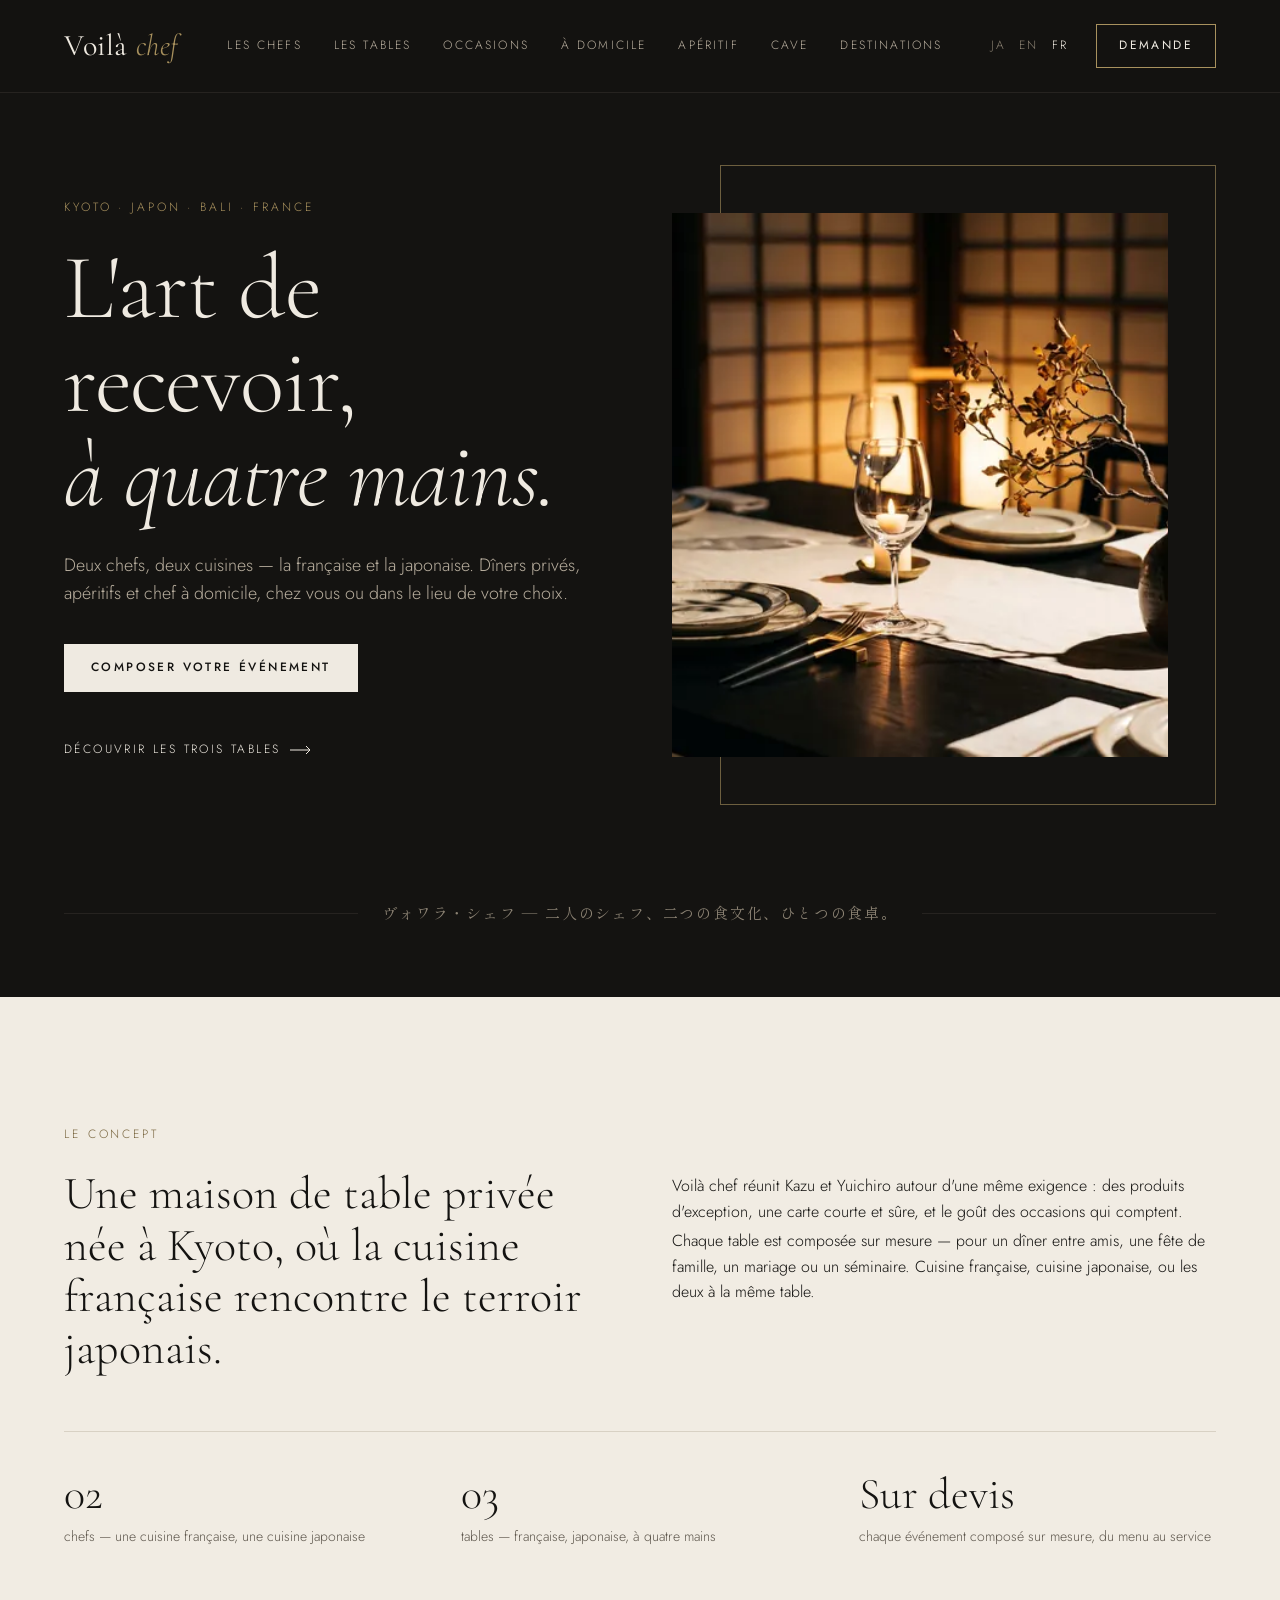
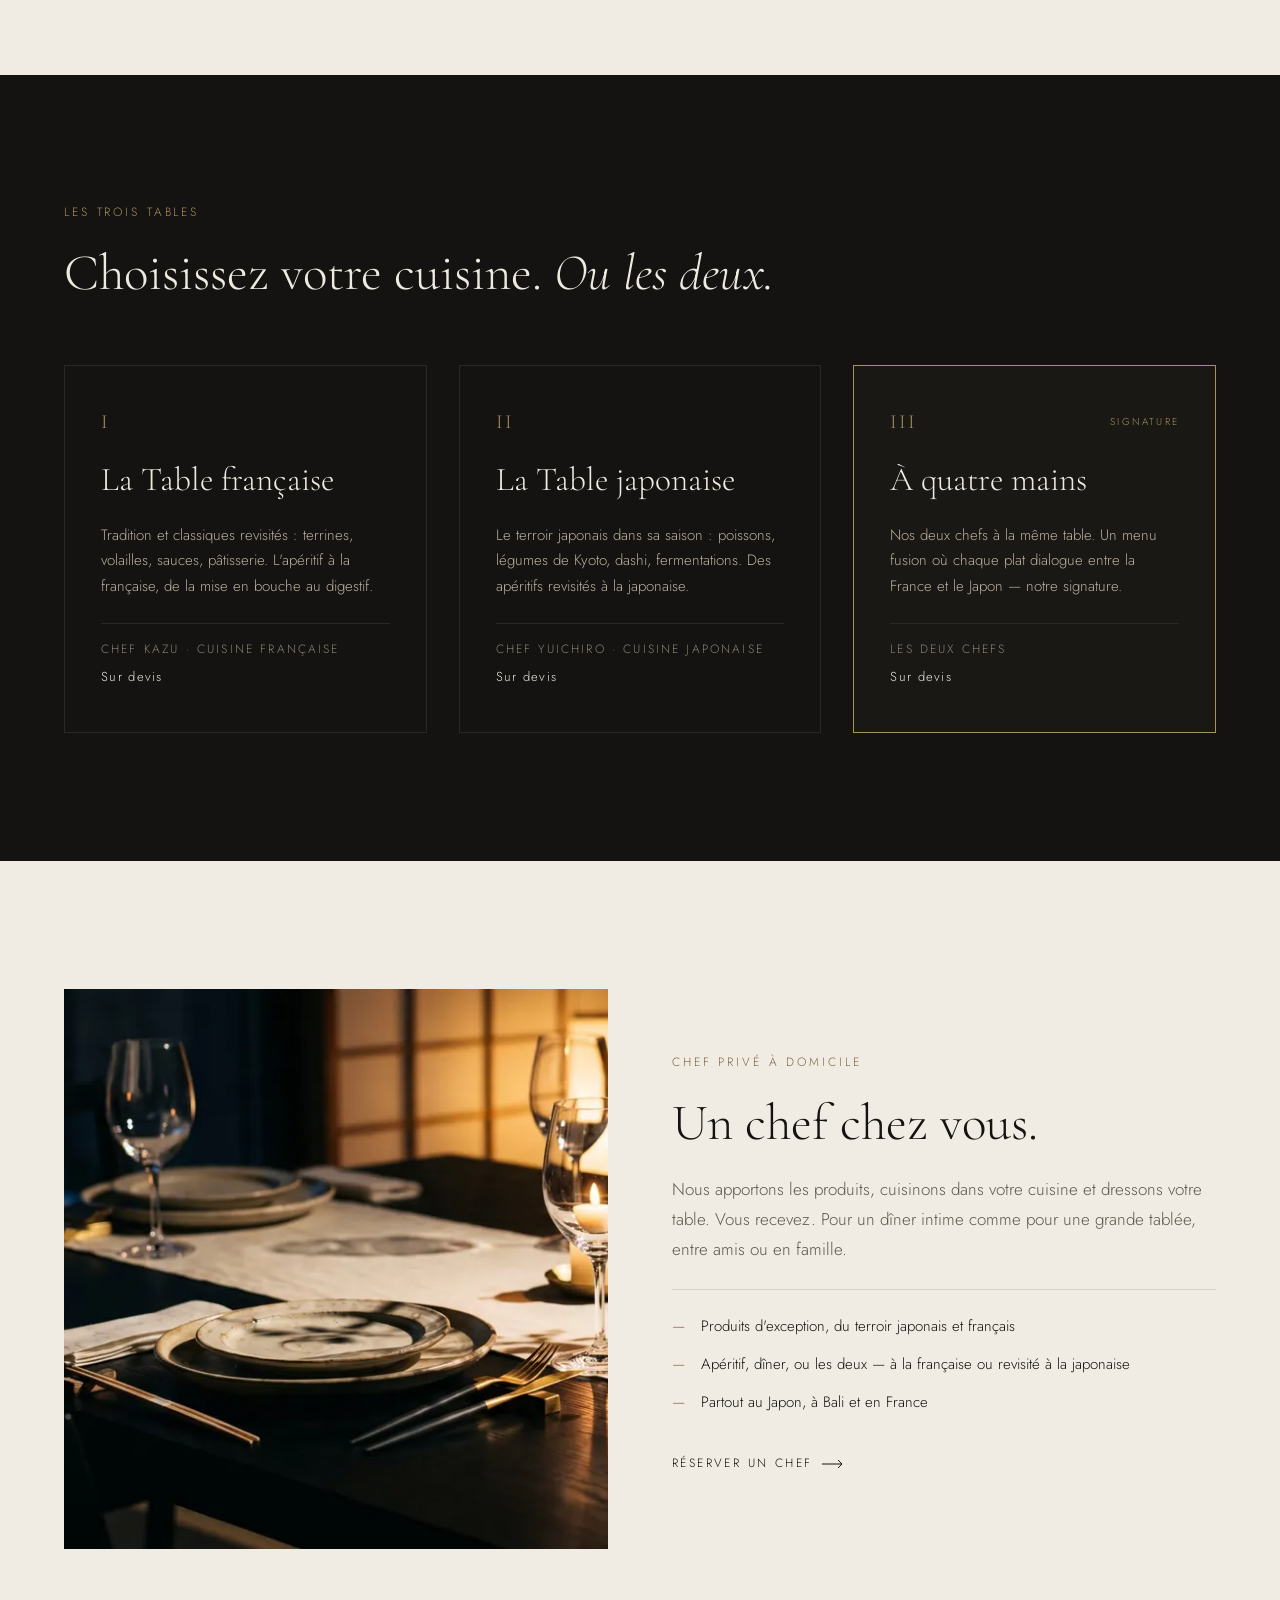
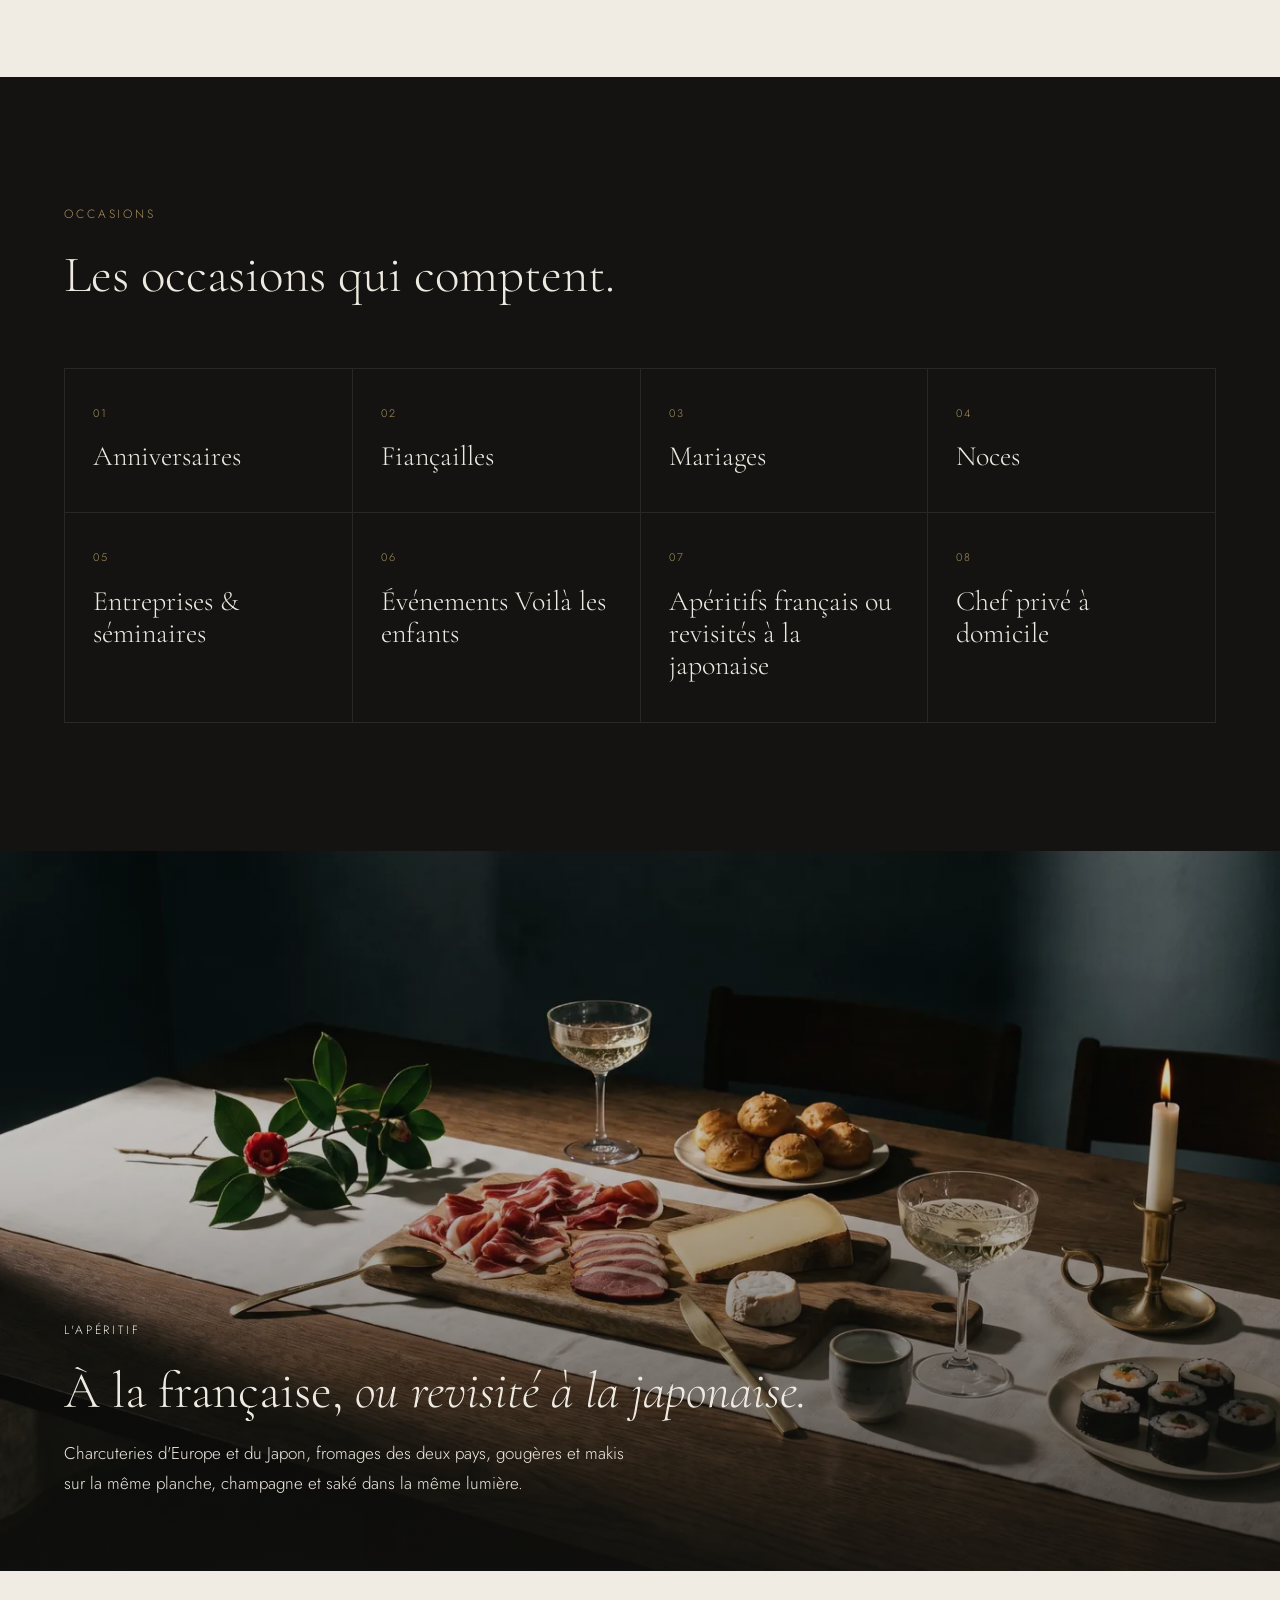
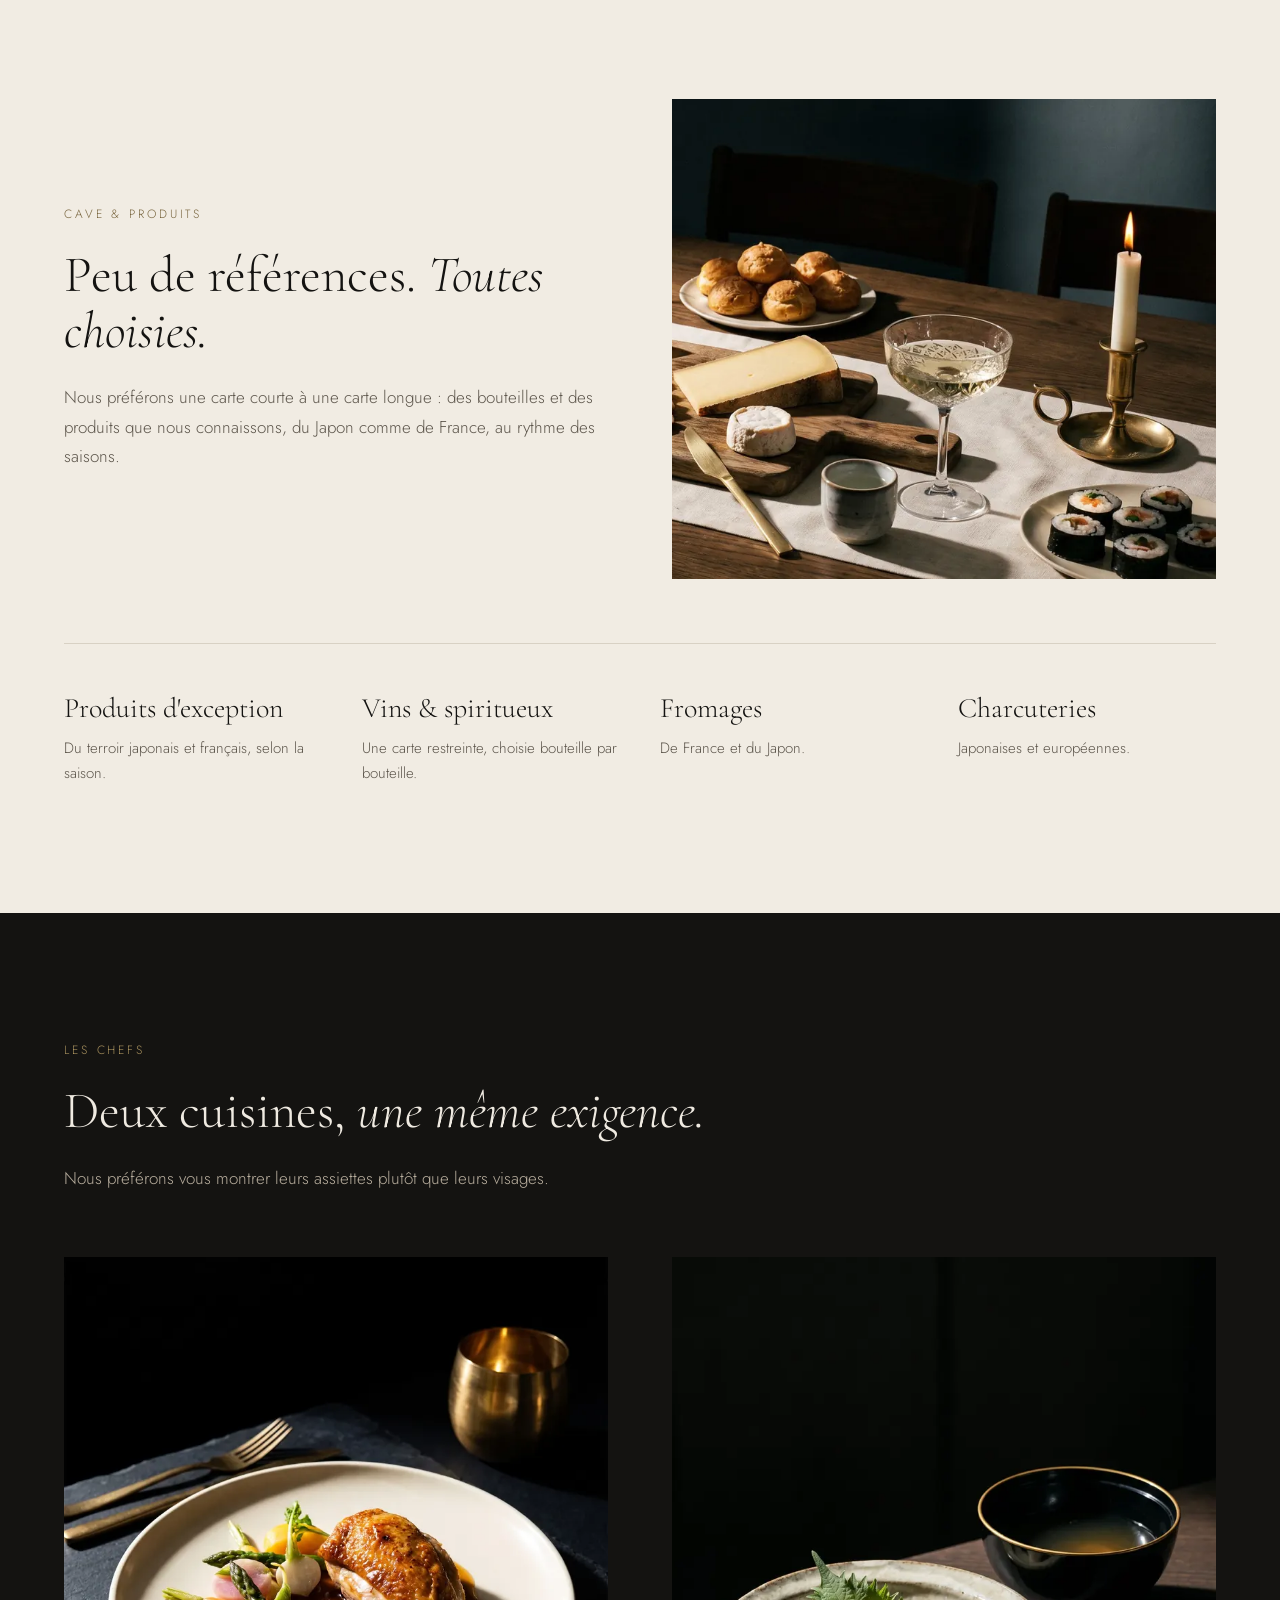
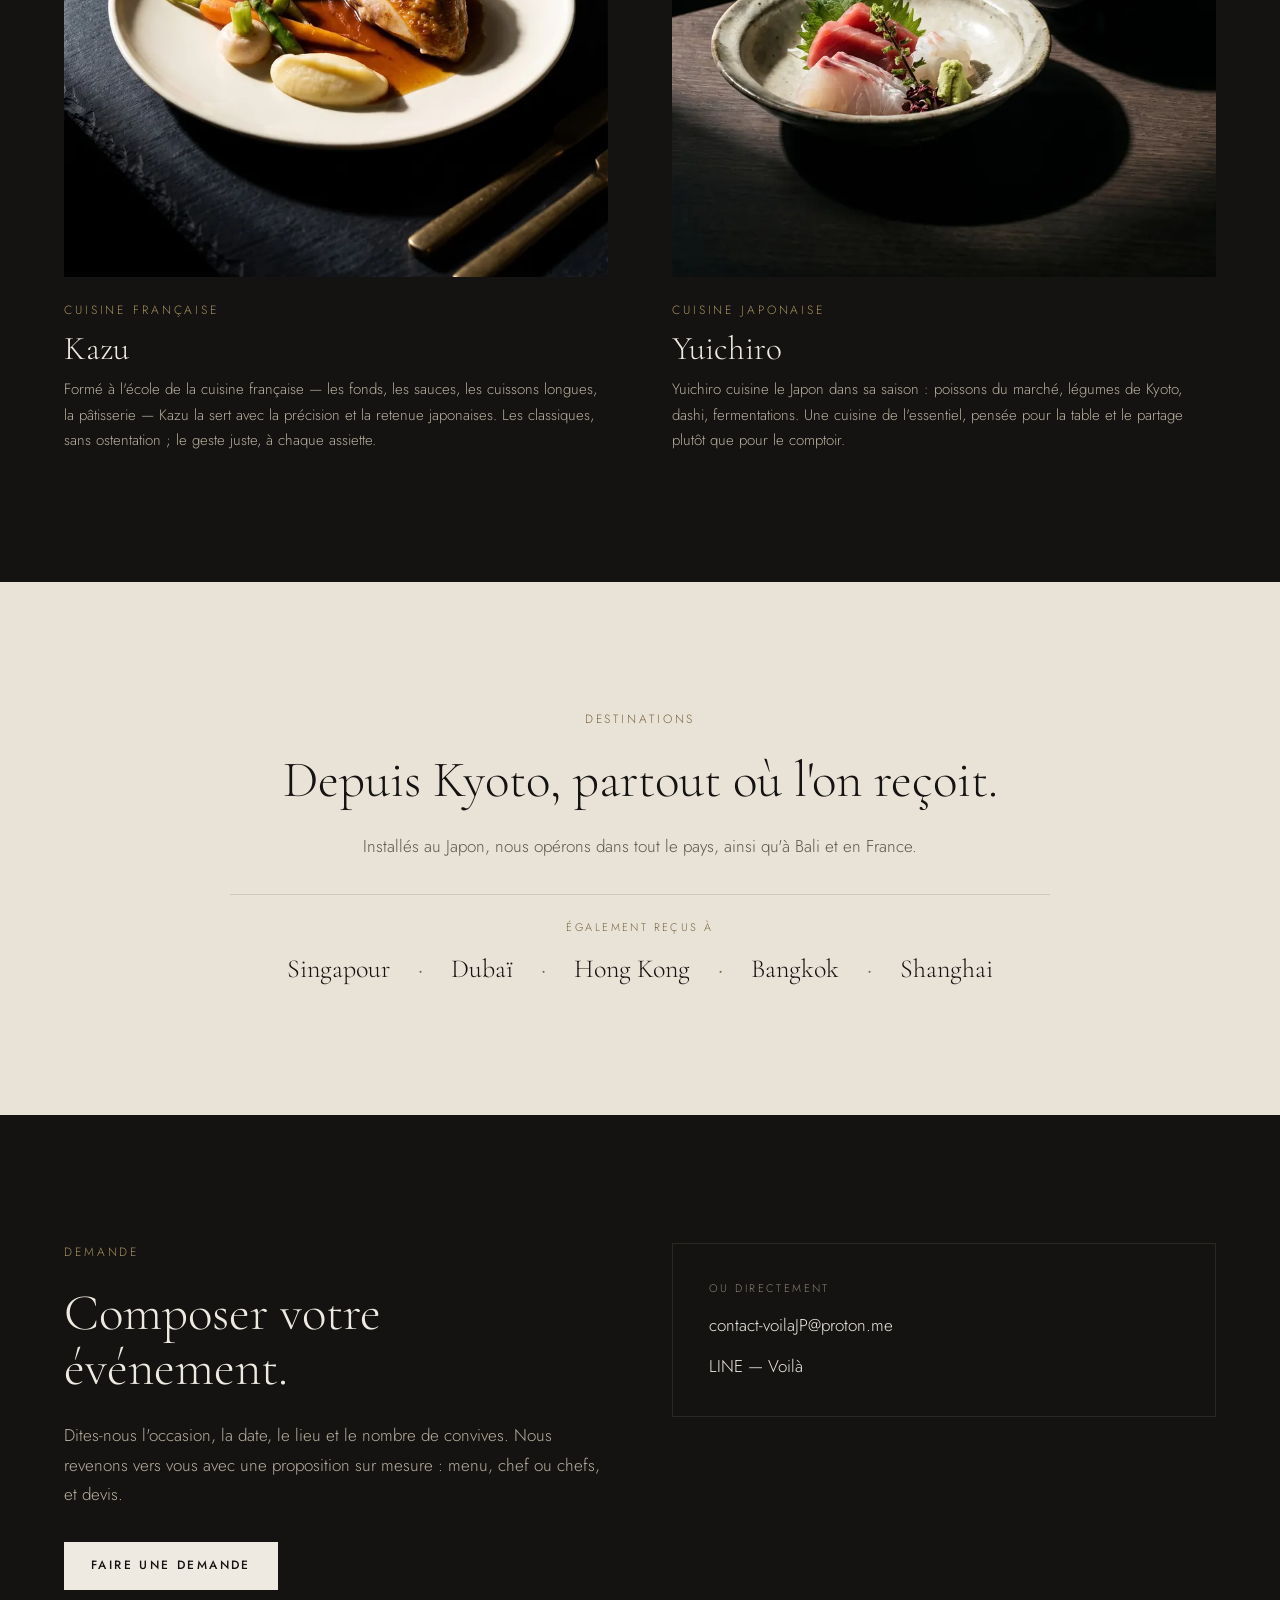
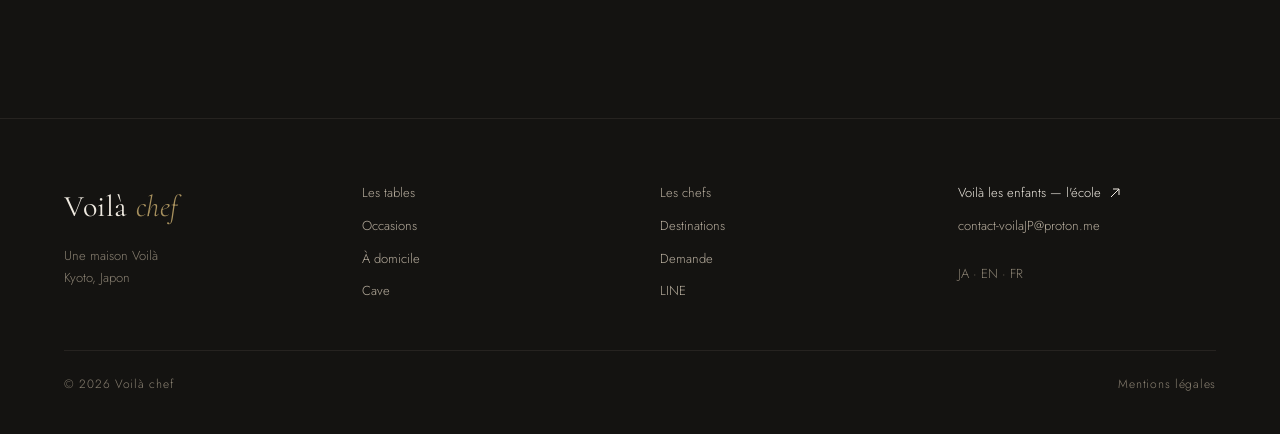
==== fr/index.html @ cb029781 "feat: site Voilà chef v1 (JA/EN/FR)" ====
<!doctype html>
<html lang="fr">
<head>
<meta charset="utf-8">
<meta name="viewport" content="width=device-width, initial-scale=1">
<title>Voilà chef — Chefs privés à Kyoto · cuisine française, japonaise et à quatre mains</title>
<meta name="description" content="Deux chefs, deux cuisines. Dîners privés, apéritifs et chef à domicile pour vos occasions : anniversaires, fiançailles, mariages, séminaires. Kyoto, Japon, Bali, France.">
<link rel="canonical" href="https://voila-chef.vercel.app/fr"><link rel="alternate" hreflang="ja" href="https://voila-chef.vercel.app/ja"><link rel="alternate" hreflang="en" href="https://voila-chef.vercel.app/en"><link rel="alternate" hreflang="fr" href="https://voila-chef.vercel.app/fr"><link rel="alternate" hreflang="x-default" href="https://voila-chef.vercel.app/ja">
<meta property="og:type" content="website">
<meta property="og:site_name" content="Voilà chef">
<meta property="og:title" content="Voilà chef — Chefs privés à Kyoto · cuisine française, japonaise et à quatre mains">
<meta property="og:description" content="Deux chefs, deux cuisines. Dîners privés, apéritifs et chef à domicile pour vos occasions : anniversaires, fiançailles, mariages, séminaires. Kyoto, Japon, Bali, France.">
<meta property="og:url" content="https://voila-chef.vercel.app/fr">
<meta property="og:image" content="https://voila-chef.vercel.app/assets/img/hero-1400.jpg">
<meta property="og:locale" content="fr_FR">
<meta name="twitter:card" content="summary_large_image">
<meta name="theme-color" content="#141311">
<link rel="icon" href="/favicon.svg" type="image/svg+xml">
<link rel="preconnect" href="https://fonts.googleapis.com">
<link rel="preconnect" href="https://fonts.gstatic.com" crossorigin>
<link rel="stylesheet" href="https://fonts.googleapis.com/css2?family=Cormorant+Garamond:ital,wght@0,300;0,400;0,500;1,300;1,400&family=Jost:wght@300;400;500&family=Shippori+Mincho:wght@400;500&family=Zen+Kaku+Gothic+New:wght@300;400;500&display=swap">
<link rel="stylesheet" href="/assets/css/style.css?v=202610081320"><link rel="preload" as="image" href="/assets/img/hero-1400.webp" imagesrcset="/assets/img/hero-800.webp 800w, /assets/img/hero-1400.webp 1400w, /assets/img/hero-2000.webp 2000w" imagesizes="(max-width: 760px) 100vw, 50vw"><script type="application/ld+json">
{"@context": "https://schema.org", "@type": ["FoodEstablishment", "LocalBusiness"], "address": {"@type": "PostalAddress", "addressCountry": "JP", "addressLocality": "Kyoto", "addressRegion": "Kyoto"}, "alternateName": "\u30f4\u30a9\u30ef\u30e9\u30fb\u30b7\u30a7\u30d5", "areaServed": [{"@type": "Country", "name": "Japan"}, {"@type": "Place", "name": "Bali"}, {"@type": "Country", "name": "France"}], "description": "Deux chefs, deux cuisines. D\u00eeners priv\u00e9s, ap\u00e9ritifs et chef \u00e0 domicile pour vos occasions : anniversaires, fian\u00e7ailles, mariages, s\u00e9minaires. Kyoto, Japon, Bali, France.", "email": "contact-voilaJP@proton.me", "image": "https://voila-chef.vercel.app/assets/img/hero-1400.jpg", "inLanguage": "fr", "makesOffer": [{"@type": "Offer", "itemOffered": {"@type": "Service", "description": "Tradition et classiques revisit\u00e9s : terrines, volailles, sauces, p\u00e2tisserie. L\u0027ap\u00e9ritif \u00e0 la fran\u00e7aise, de la mise en bouche au digestif.", "name": "La Table fran\u00e7aise"}}, {"@type": "Offer", "itemOffered": {"@type": "Service", "description": "Le terroir japonais dans sa saison : poissons, l\u00e9gumes de Kyoto, dashi, fermentations. Des ap\u00e9ritifs revisit\u00e9s \u00e0 la japonaise.", "name": "La Table japonaise"}}, {"@type": "Offer", "itemOffered": {"@type": "Service", "description": "Nos deux chefs \u00e0 la m\u00eame table. Un menu fusion o\u00f9 chaque plat dialogue entre la France et le Japon \u2014 notre signature.", "name": "\u00c0 quatre mains"}}], "name": "Voil\u00e0 chef", "parentOrganization": {"@type": "Organization", "name": "Voil\u00e0 les enfants", "url": "https://voila-les-enfants.vercel.app"}, "priceRange": "$$$$", "servesCuisine": ["French", "Japanese"], "url": "https://voila-chef.vercel.app/fr"}
</script>
</head>
<body class="lang-fr">
<a class="skip" href="#main">Aller au contenu</a>

<header class="nav" id="top">
  <div class="wrap nav__in">
    <a class="brand" href="/fr">Voilà <em>chef</em></a>
    <nav class="nav__menu" id="menu" aria-label="Menu">
      <a href="/fr#chefs">Les chefs</a>
      <a href="/fr#tables">Les tables</a>
      <a href="/fr#occasions">Occasions</a>
      <a href="/fr#domicile">À domicile</a>
      <a href="/fr#aperitif">Apéritif</a>
      <a href="/fr#cave">Cave</a>
      <a href="/fr#destinations">Destinations</a>
      <a class="nav__menu-cta" href="/fr/demande">Demande</a>
      <div class="nav__langs nav__langs--menu">        <a href="/ja" hreflang="ja">JA</a>        <a href="/en" hreflang="en">EN</a>        <a href="/fr" hreflang="fr" aria-current="true">FR</a>      </div>
    </nav>
    <div class="nav__right">
      <div class="nav__langs">        <a href="/ja" hreflang="ja">JA</a>        <a href="/en" hreflang="en">EN</a>        <a href="/fr" hreflang="fr" aria-current="true">FR</a>      </div>
      <a class="btn btn--line" href="/fr/demande">Demande</a>
      <button class="burger" type="button" aria-controls="menu" aria-expanded="false" aria-label="Ouvrir le menu" data-open="Ouvrir le menu" data-close="Fermer le menu">
        <span></span><span></span>
      </button>
    </div>
  </div>
</header>

<main id="main">
<section class="hero">
  <div class="wrap hero__grid">
    <div class="hero__text">
      <p class="kicker kicker--accent">Kyoto · Japon · Bali · France</p>
      <h1 class="h1">L&#39;art de recevoir,<br><em>à quatre mains.</em></h1>
      <p class="lead">Deux chefs, deux cuisines — la française et la japonaise. Dîners privés, apéritifs et chef à domicile, chez vous ou dans le lieu de votre choix.</p>
      <div class="hero__actions">
        <a class="btn btn--solid" href="/fr/demande">Composer votre événement</a>
        <a class="link-arrow" href="#tables">Découvrir les trois tables
          <svg width="22" height="10" viewBox="0 0 22 10" fill="none" stroke="currentColor" stroke-width="1" aria-hidden="true"><path d="M0 5h20M16 1l4 4-4 4"/></svg></a>
      </div>
    </div>
    <div class="hero__media">
      <div class="hero__frame" aria-hidden="true"></div>
      <picture><source type="image/webp" srcset="/assets/img/hero-800.webp 800w, /assets/img/hero-1400.webp 1400w, /assets/img/hero-2000.webp 2000w" sizes="(max-width: 760px) 100vw, 50vw"><img src="/assets/img/hero-1400.jpg" srcset="/assets/img/hero-800.jpg 800w, /assets/img/hero-1400.jpg 1400w, /assets/img/hero-2000.jpg 2000w" sizes="(max-width: 760px) 100vw, 50vw" alt="Table dressée à la lumière des bougies dans une maison de Kyoto" fetchpriority="high" decoding="async"></picture>
    </div>
  </div>
</section>

<div class="wrap rule-line">
  <span class="rule"></span>
  <p class="jp">ヴォワラ・シェフ — 二人のシェフ、二つの食文化、ひとつの食卓。</p>
  <span class="rule"></span>
</div>

<section class="section section--ivory" id="concept">
  <div class="wrap">
    <div class="g2 g2--start">
      <div>
        <p class="kicker kicker--dark">Le concept</p>
        <h2 class="h2">Une maison de table privée née à Kyoto, où la cuisine française rencontre le terroir japonais.</h2>
      </div>
      <div class="concept__text">
        <p>Voilà chef réunit Kazu et Yuichiro autour d&#39;une même exigence : des produits d&#39;exception, une carte courte et sûre, et le goût des occasions qui comptent.</p>
        <p>Chaque table est composée sur mesure — pour un dîner entre amis, une fête de famille, un mariage ou un séminaire. Cuisine française, cuisine japonaise, ou les deux à la même table.</p>
      </div>
    </div>
    <div class="stats">      <div class="stat"><div class="stat__n">02</div><div class="stat__t">chefs — une cuisine française, une cuisine japonaise</div></div>      <div class="stat"><div class="stat__n">03</div><div class="stat__t">tables — française, japonaise, à quatre mains</div></div>      <div class="stat"><div class="stat__n">Sur devis</div><div class="stat__t">chaque événement composé sur mesure, du menu au service</div></div>    </div>
  </div>
</section>

<section class="section" id="tables">
  <div class="wrap">
    <div class="section__head">
      <p class="kicker kicker--accent">Les trois tables</p>
      <h2 class="h2 h2--xl">Choisissez votre cuisine. <em>Ou les deux.</em></h2>
    </div>
    <div class="g3">      <article class="card">
        <div class="card__top"><span class="num">I</span></div>
        <h3 class="h3">La Table française</h3>
        <p class="card__text">Tradition et classiques revisités : terrines, volailles, sauces, pâtisserie. L&#39;apéritif à la française, de la mise en bouche au digestif.</p>
        <div class="card__foot">
          <span class="label">Chef Kazu · cuisine française</span>
          <span class="price">Sur devis</span>
        </div>
      </article>      <article class="card">
        <div class="card__top"><span class="num">II</span></div>
        <h3 class="h3">La Table japonaise</h3>
        <p class="card__text">Le terroir japonais dans sa saison : poissons, légumes de Kyoto, dashi, fermentations. Des apéritifs revisités à la japonaise.</p>
        <div class="card__foot">
          <span class="label">Chef Yuichiro · cuisine japonaise</span>
          <span class="price">Sur devis</span>
        </div>
      </article>      <article class="card card--signature">
        <div class="card__top"><span class="num">III</span><span class="tag">Signature</span></div>
        <h3 class="h3">À quatre mains</h3>
        <p class="card__text">Nos deux chefs à la même table. Un menu fusion où chaque plat dialogue entre la France et le Japon — notre signature.</p>
        <div class="card__foot">
          <span class="label">Les deux chefs</span>
          <span class="price">Sur devis</span>
        </div>
      </article>    </div>
  </div>
</section>

<section class="section section--ivory" id="domicile">
  <div class="wrap g2 g2--center">
    <picture><source type="image/webp" srcset="/assets/img/domicile-800.webp 800w, /assets/img/domicile-1400.webp 1400w, /assets/img/domicile-2000.webp 2000w" sizes="(max-width: 760px) 100vw, 50vw"><img class="img img--tall" src="/assets/img/domicile-1400.jpg" srcset="/assets/img/domicile-800.jpg 800w, /assets/img/domicile-1400.jpg 1400w, /assets/img/domicile-2000.jpg 2000w" sizes="(max-width: 760px) 100vw, 50vw" alt="Assiette, bougie et verre sur une table dressée à domicile" loading="lazy" decoding="async"></picture>
    <div>
      <p class="kicker kicker--dark">Chef privé à domicile</p>
      <h2 class="h2 h2--xl">Un chef chez vous.</h2>
      <p class="body">Nous apportons les produits, cuisinons dans votre cuisine et dressons votre table. Vous recevez. Pour un dîner intime comme pour une grande tablée, entre amis ou en famille.</p>
      <ul class="dashlist">        <li><span>—</span>Produits d&#39;exception, du terroir japonais et français</li>        <li><span>—</span>Apéritif, dîner, ou les deux — à la française ou revisité à la japonaise</li>        <li><span>—</span>Partout au Japon, à Bali et en France</li>      </ul>
      <a class="link-arrow link-arrow--dark" href="/fr/demande">Réserver un chef
        <svg width="22" height="10" viewBox="0 0 22 10" fill="none" stroke="currentColor" stroke-width="1" aria-hidden="true"><path d="M0 5h20M16 1l4 4-4 4"/></svg></a>
    </div>
  </div>
</section>

<section class="section" id="occasions">
  <div class="wrap">
    <div class="section__head">
      <p class="kicker kicker--accent">Occasions</p>
      <h2 class="h2 h2--xl">Les occasions qui comptent.</h2>
    </div>
    <ul class="occasions">      <li><span class="num num--sm">01</span><span class="occasions__name">Anniversaires</span></li>      <li><span class="num num--sm">02</span><span class="occasions__name">Fiançailles</span></li>      <li><span class="num num--sm">03</span><span class="occasions__name">Mariages</span></li>      <li><span class="num num--sm">04</span><span class="occasions__name">Noces</span></li>      <li><span class="num num--sm">05</span><span class="occasions__name">Entreprises &amp; séminaires</span></li>      <li><span class="num num--sm">06</span><span class="occasions__name">Événements Voilà les enfants</span></li>      <li><span class="num num--sm">07</span><span class="occasions__name">Apéritifs français ou revisités à la japonaise</span></li>      <li><span class="num num--sm">08</span><span class="occasions__name">Chef privé à domicile</span></li>    </ul>
  </div>
</section>

<section class="band" id="aperitif">
  <picture><source type="image/webp" srcset="/assets/img/apero-800.webp 800w, /assets/img/apero-1400.webp 1400w, /assets/img/apero-2000.webp 2000w" sizes="100vw"><img class="band__img" src="/assets/img/apero-1400.jpg" srcset="/assets/img/apero-800.jpg 800w, /assets/img/apero-1400.jpg 1400w, /assets/img/apero-2000.jpg 2000w" sizes="100vw" alt="Planche d'apéritif franco-japonais : charcuteries, fromages, gougères, makis, coupes de champagne" loading="lazy" decoding="async"></picture>
  <div class="band__veil" aria-hidden="true"></div>
  <div class="wrap band__text">
    <p class="kicker">L&#39;apéritif</p>
    <h2 class="h2 h2--xl">À la française, <em>ou revisité à la japonaise.</em></h2>
    <p class="body body--light">Charcuteries d&#39;Europe et du Japon, fromages des deux pays, gougères et makis sur la même planche, champagne et saké dans la même lumière.</p>
  </div>
</section>

<section class="section section--ivory" id="cave">
  <div class="wrap">
    <div class="g2 g2--center">
      <div>
        <p class="kicker kicker--dark">Cave &amp; produits</p>
        <h2 class="h2 h2--xl">Peu de références. <em>Toutes choisies.</em></h2>
        <p class="body">Nous préférons une carte courte à une carte longue : des bouteilles et des produits que nous connaissons, du Japon comme de France, au rythme des saisons.</p>
      </div>
      <picture><source type="image/webp" srcset="/assets/img/cave-800.webp 800w, /assets/img/cave-1400.webp 1400w, /assets/img/cave-2000.webp 2000w" sizes="(max-width: 760px) 100vw, 50vw"><img class="img img--mid" src="/assets/img/cave-1400.jpg" srcset="/assets/img/cave-800.jpg 800w, /assets/img/cave-1400.jpg 1400w, /assets/img/cave-2000.jpg 2000w" sizes="(max-width: 760px) 100vw, 50vw" alt="Comté, chèvre, coupe de champagne, tasse de saké et bougeoir en laiton" loading="lazy" decoding="async"></picture>
    </div>
    <div class="g4 g4--rule">      <div><h3 class="h3 h3--sm">Produits d&#39;exception</h3><p class="small">Du terroir japonais et français, selon la saison.</p></div>      <div><h3 class="h3 h3--sm">Vins &amp; spiritueux</h3><p class="small">Une carte restreinte, choisie bouteille par bouteille.</p></div>      <div><h3 class="h3 h3--sm">Fromages</h3><p class="small">De France et du Japon.</p></div>      <div><h3 class="h3 h3--sm">Charcuteries</h3><p class="small">Japonaises et européennes.</p></div>    </div>
  </div>
</section>

<section class="section" id="chefs">
  <div class="wrap">
    <div class="section__head">
      <p class="kicker kicker--accent">Les chefs</p>
      <h2 class="h2 h2--xl">Deux cuisines, <em>une même exigence.</em></h2>
      <p class="body body--muted">Nous préférons vous montrer leurs assiettes plutôt que leurs visages.</p>
    </div>
    <div class="g2">      <article class="chef">
        <picture><source type="image/webp" srcset="/assets/img/chef-kazu-800.webp 800w, /assets/img/chef-kazu-1400.webp 1400w, /assets/img/chef-kazu-2000.webp 2000w" sizes="(max-width: 760px) 100vw, 50vw"><img class="img img--portrait" src="/assets/img/chef-kazu-1400.jpg" srcset="/assets/img/chef-kazu-800.jpg 800w, /assets/img/chef-kazu-1400.jpg 1400w, /assets/img/chef-kazu-2000.jpg 2000w" sizes="(max-width: 760px) 100vw, 50vw" alt="Suprême de volaille rôti, jus, petits légumes et purée — la cuisine de Kazu" loading="lazy" decoding="async"></picture>
        <p class="kicker kicker--accent">Cuisine française</p>
        <h3 class="h3">Kazu</h3>
        <p class="card__text">Formé à l&#39;école de la cuisine française — les fonds, les sauces, les cuissons longues, la pâtisserie — Kazu la sert avec la précision et la retenue japonaises. Les classiques, sans ostentation ; le geste juste, à chaque assiette.</p>
      </article>      <article class="chef">
        <picture><source type="image/webp" srcset="/assets/img/chef-yuichiro-800.webp 800w, /assets/img/chef-yuichiro-1400.webp 1400w, /assets/img/chef-yuichiro-2000.webp 2000w" sizes="(max-width: 760px) 100vw, 50vw"><img class="img img--portrait" src="/assets/img/chef-yuichiro-1400.jpg" srcset="/assets/img/chef-yuichiro-800.jpg 800w, /assets/img/chef-yuichiro-1400.jpg 1400w, /assets/img/chef-yuichiro-2000.jpg 2000w" sizes="(max-width: 760px) 100vw, 50vw" alt="Sashimi de saison sur céramique de Kyoto et bol de dashi — la cuisine de Yuichiro" loading="lazy" decoding="async"></picture>
        <p class="kicker kicker--accent">Cuisine japonaise</p>
        <h3 class="h3">Yuichiro</h3>
        <p class="card__text">Yuichiro cuisine le Japon dans sa saison : poissons du marché, légumes de Kyoto, dashi, fermentations. Une cuisine de l&#39;essentiel, pensée pour la table et le partage plutôt que pour le comptoir.</p>
      </article>    </div>
  </div>
</section>

<section class="section section--stone section--center" id="destinations">
  <div class="wrap">
    <p class="kicker kicker--dark">Destinations</p>
    <h2 class="h2 h2--xl">Depuis Kyoto, partout où l&#39;on reçoit.</h2>
    <p class="body">Installés au Japon, nous opérons dans tout le pays, ainsi qu&#39;à Bali et en France.</p>
    <div class="cities">
      <p class="label label--dark">Également reçus à</p>
      <p class="cities__list"><span>Singapour</span><span class="dot">·</span><span>Dubaï</span><span class="dot">·</span><span>Hong Kong</span><span class="dot">·</span><span>Bangkok</span><span class="dot">·</span><span>Shanghai</span></p>
    </div>
  </div>
</section>

<section class="section" id="demande">
  <div class="wrap g2 g2--start">
    <div>
      <p class="kicker kicker--accent">Demande</p>
      <h2 class="h2 h2--xl">Composer votre événement.</h2>
      <p class="body body--muted">Dites-nous l&#39;occasion, la date, le lieu et le nombre de convives. Nous revenons vers vous avec une proposition sur mesure : menu, chef ou chefs, et devis.</p>
      <a class="btn btn--solid" href="/fr/demande">Faire une demande</a>
    </div>
    <div class="contact-box">
      <p class="label">Ou directement</p>
      <a href="mailto:contact-voilaJP@proton.me">contact-voilaJP@proton.me</a>
      <a href="https://lin.ee/PXNYpdO" rel="noopener" target="_blank">LINE — Voilà</a>
    </div>
  </div>
</section>

</main>

<footer class="footer">
  <div class="wrap">
    <div class="footer__grid">
      <div>
        <div class="brand brand--footer">Voilà <em>chef</em></div>
        <p class="footer__muted">Une maison Voilà<br>Kyoto, Japon</p>
      </div>
      <nav class="footer__links" aria-label="Footer">
        <a href="/fr#tables">Les tables</a>
        <a href="/fr#occasions">Occasions</a>
        <a href="/fr#domicile">À domicile</a>
        <a href="/fr#cave">Cave</a>
      </nav>
      <nav class="footer__links" aria-label="Footer 2">
        <a href="/fr#chefs">Les chefs</a>
        <a href="/fr#destinations">Destinations</a>
        <a href="/fr/demande">Demande</a>
        <a href="https://lin.ee/PXNYpdO" rel="noopener" target="_blank">LINE</a>
      </nav>
      <div class="footer__links">
        <a class="footer__ext" href="https://voila-les-enfants.vercel.app" rel="noopener" target="_blank">Voilà les enfants — l&#39;école
          <svg width="12" height="12" viewBox="0 0 12 12" fill="none" stroke="currentColor" stroke-width="1" aria-hidden="true"><path d="M2 10L10 2M4 2h6v6"/></svg></a>
        <a href="mailto:contact-voilaJP@proton.me">contact-voilaJP@proton.me</a>
        <span class="footer__muted">JA · EN · FR</span>
      </div>
    </div>
    <div class="footer__bottom">
      <span>© 2026 Voilà chef</span>
      <a href="/fr/mentions-legales">Mentions légales</a>
    </div>
  </div>
</footer>

<script src="/assets/js/main.js?v=202610081320" defer></script>
</body>
</html>
---- assets/css/style.css ----
/* Voilà chef — design system
   Ink / ivory / stone, one brass accent. Cormorant Garamond + Jost; Shippori Mincho + Zen Kaku Gothic New for Japanese. */

:root {
  --ink: #141311;
  --ink-2: #1A1815;
  --ink-3: #221F1B;
  --line: #262320;
  --line-2: #2B2823;
  --line-3: #3A352E;
  --ivory: #EFEAE1;
  --ivory-bg: #F1ECE3;
  --stone: #E8E2D7;
  --sand: #B8AE9E;
  --mute: #8B8273;
  --mute-2: #6F675C;
  --graphite: #5E574D;
  --rule-light: #D8D1C4;
  --rule-light-2: #CFC7B9;
  --brass: #A8915E;
  --brass-dark: #7A6740;
  --serif: 'Cormorant Garamond', 'Shippori Mincho', Georgia, 'Yu Mincho', serif;
  --sans: Jost, 'Zen Kaku Gothic New', system-ui, -apple-system, 'Hiragino Sans', sans-serif;
  --jp-serif: 'Shippori Mincho', 'Cormorant Garamond', 'Yu Mincho', serif;
  --wrap: 1312px;
  --gutter: 20px;
}
@media (min-width: 761px) { :root { --gutter: 64px; } }

*, *::before, *::after { box-sizing: border-box; }
html { scroll-behavior: smooth; -webkit-text-size-adjust: 100%; }
body {
  margin: 0; background: var(--ink); color: var(--ivory);
  font-family: var(--sans); font-weight: 300; font-size: 16px; line-height: 1.6;
  -webkit-font-smoothing: antialiased;
}
.lang-ja body, body.lang-ja { font-weight: 300; letter-spacing: 0.02em; }
img { display: block; max-width: 100%; }
a { color: inherit; text-decoration: none; transition: color .2s, opacity .2s; }
a:hover { color: var(--brass); }
p { margin: 0; }
h1, h2, h3 { margin: 0; font-weight: 300; }
button { font: inherit; }
.skip { position: absolute; left: -999px; top: 0; background: var(--ivory); color: var(--ink); padding: 8px 16px; z-index: 100; }
.skip:focus { left: 16px; top: 16px; }
.wrap { width: 100%; max-width: var(--wrap); margin: 0 auto; padding: 0 var(--gutter); }

/* Type */
.serif, .h1, .h2, .h3, .brand, .num, .stat__n, .cities__list, .occasions__name { font-family: var(--serif); }
.h1 { font-size: clamp(50px, 7.2vw, 92px); line-height: 1.02; letter-spacing: -0.01em; }
.h1--page { font-size: clamp(44px, 5.6vw, 76px); line-height: 1.04; }
.h2 { font-size: clamp(32px, 3.6vw, 50px); line-height: 1.12; }
.h2--xl { font-size: clamp(38px, 4vw, 56px); line-height: 1.08; }
.h3 { font-size: clamp(28px, 2.6vw, 36px); line-height: 1.1; }
.h3--sm { font-size: 28px; line-height: 1.15; }
.h1 em, .h2 em, .h3 em { font-style: italic; font-weight: 300; }
.lang-ja .h1, .lang-ja .h2, .lang-ja .h3, .lang-ja .h1--page { letter-spacing: 0.01em; line-height: 1.22; font-weight: 400; }
.lang-ja .h1 { font-size: clamp(34px, 4.6vw, 58px); }
.lang-ja .h1--page { font-size: clamp(34px, 4.4vw, 56px); }
.lang-ja .h2, .lang-ja .h2--xl { font-size: clamp(28px, 3vw, 42px); }
.lang-ja .h3 { font-size: clamp(24px, 2.2vw, 30px); }
.lang-ja .h1 em, .lang-ja .h2 em, .lang-ja .h3 em { font-style: normal; color: var(--brass); }
.kicker { font-size: 12px; letter-spacing: 0.24em; text-transform: uppercase; margin-bottom: 24px; }
.kicker--accent { color: var(--brass); }
.kicker--dark { color: var(--brass-dark); }
.label { font-size: 12px; letter-spacing: 0.18em; text-transform: uppercase; color: var(--mute); }
.label--dark { color: var(--brass-dark); }
.lead { font-size: clamp(16px, 1.4vw, 19px); line-height: 1.6; color: var(--sand); max-width: 560px; margin-top: 28px; }
.body { font-size: 17px; line-height: 1.75; color: var(--graphite); margin-top: 24px; }
.body--muted { color: var(--sand); }
.body--light { color: var(--ivory); }
.small { font-size: 15px; line-height: 1.65; color: var(--graphite); margin-top: 12px; }
.small--muted { color: var(--mute); font-size: 13px; }
.num { font-size: 20px; letter-spacing: 0.1em; color: var(--brass); }
.num--sm { font-family: var(--sans); font-size: 11px; letter-spacing: 0.2em; }
.jp { font-family: var(--jp-serif); font-size: 14px; letter-spacing: 0.12em; color: var(--mute); text-align: center; }

/* Buttons */
.btn { display: inline-flex; align-items: center; justify-content: center; height: 48px; padding: 0 26px;
  font-size: 12px; letter-spacing: 0.2em; text-transform: uppercase; font-weight: 500; border: 1px solid transparent; cursor: pointer; }
.btn--solid { background: var(--ivory); color: var(--ink); }
.btn--solid:hover { background: #fff; color: var(--ink); }
.btn--line { height: 44px; padding: 0 22px; border-color: var(--brass); color: var(--ivory); font-weight: 400; }
.btn--line:hover { background: rgba(168,145,94,.12); color: var(--ivory); }
.btn--lg { height: 56px; padding: 0 40px; }
.lang-ja .btn { letter-spacing: 0.14em; font-size: 13px; }
.link-arrow { display: inline-flex; align-items: center; gap: 10px; font-size: 12px; letter-spacing: 0.2em; text-transform: uppercase; color: var(--ivory); min-height: 44px; }
.link-arrow--dark { color: var(--ink); margin-top: 28px; }
.link-arrow svg { transition: transform .2s; }
.link-arrow:hover svg { transform: translateX(4px); }

/* Nav */
.nav { position: sticky; top: 0; z-index: 50; background: rgba(20,19,17,.92); backdrop-filter: blur(10px); border-bottom: 1px solid var(--line); }
.nav__in { display: flex; align-items: center; justify-content: space-between; height: 68px; }
.brand { font-size: 24px; font-weight: 400; letter-spacing: 0.02em; color: var(--ivory); white-space: nowrap; }
.brand em { font-style: italic; font-weight: 300; color: var(--brass); }
.brand:hover { color: var(--ivory); }
.brand--footer { font-size: 30px; }
.nav__menu { display: none; }
.nav__right { display: flex; align-items: center; gap: 18px; }
.nav__langs { display: none; gap: 14px; font-size: 12px; letter-spacing: 0.16em; color: var(--mute); }
.nav__langs a { color: var(--mute); }
.nav__langs a[aria-current="true"] { color: var(--ivory); }
.nav__right .btn--line { display: none; }
.burger { width: 44px; height: 44px; display: inline-flex; flex-direction: column; align-items: center; justify-content: center; gap: 8px; background: none; border: 0; cursor: pointer; padding: 0; }
.burger span { display: block; width: 22px; height: 1px; background: var(--ivory); transition: transform .25s, opacity .25s; }
.burger[aria-expanded="true"] span:first-child { transform: translateY(4.5px) rotate(45deg); }
.burger[aria-expanded="true"] span:last-child { transform: translateY(-4.5px) rotate(-45deg); }
.nav.is-open .nav__menu { display: flex; flex-direction: column; position: absolute; left: 0; right: 0; top: 68px; background: var(--ink); border-bottom: 1px solid var(--line); padding: 16px var(--gutter) 28px; gap: 2px; }
.nav.is-open .nav__menu > a { padding: 14px 0; font-size: 13px; letter-spacing: 0.18em; text-transform: uppercase; color: var(--sand); border-bottom: 1px solid var(--line); }
.nav.is-open .nav__menu > a.nav__menu-cta { color: var(--brass); border-bottom: 0; }
.nav__langs--menu { display: flex; gap: 20px; padding-top: 20px; font-size: 12px; letter-spacing: 0.16em; }
.nav__langs--menu a { color: var(--mute); }
.nav__langs--menu a[aria-current="true"] { color: var(--ivory); }
@media (min-width: 1024px) {
  .nav__in { height: 92px; }
  .brand { font-size: 30px; }
  .nav__menu { display: flex; gap: 32px; font-size: 12px; letter-spacing: 0.18em; text-transform: uppercase; }
  .nav__menu > a { color: var(--sand); }
  .nav__menu > a:hover { color: var(--ivory); }
  .nav__langs { display: flex; }
  .nav__langs--menu, .nav__menu-cta { display: none; }
  .nav__right { gap: 28px; }
  .nav__right .btn--line { display: inline-flex; }
  .burger { display: none; }
}
.lang-ja .nav__menu > a, .lang-ja .nav.is-open .nav__menu > a { letter-spacing: 0.1em; text-transform: none; font-size: 13px; }

/* Hero */
.hero { padding: 48px 0 40px; }
.hero__grid { display: grid; grid-template-columns: 1fr; gap: 40px; align-items: center; }
.hero__actions { display: flex; flex-direction: column; gap: 16px; margin-top: 36px; }
.hero__media { position: relative; height: 380px; }
.hero__frame { position: absolute; inset: 0 0 0 20px; border: 1px solid var(--brass); opacity: .6; }
.hero__media picture, .hero__media img { position: absolute; inset: 16px 16px 16px 0; width: calc(100% - 16px); height: calc(100% - 32px); }
.hero__media img { object-fit: cover; }
@media (min-width: 761px) {
  .hero { padding: 72px 0 96px; min-height: 760px; display: flex; align-items: center; }
  .hero__grid { grid-template-columns: 1fr 1fr; gap: 64px; }
  .hero__actions { flex-direction: row; align-items: center; gap: 36px; flex-wrap: wrap; }
  .hero__media { height: 640px; }
  .hero__frame { inset: 0 0 0 48px; }
  .hero__media picture, .hero__media img { inset: 24px 24px 24px 0; width: calc(100% - 24px); height: calc(100% - 48px); }
}
.rule-line { display: flex; align-items: center; gap: 24px; padding-bottom: 56px; }
.rule { height: 1px; flex: 1 1 0; background: var(--line); }
@media (min-width: 761px) { .rule-line { padding-bottom: 72px; } .jp { font-size: 15px; } }

/* Sections */
.section { padding: 80px 0; }
.section--tight { padding: 0 0 96px; }
.section--ivory { background: var(--ivory-bg); color: var(--ink); }
.section--stone { background: var(--stone); color: var(--ink); }
.section--center { text-align: center; }
.section--center .body, .section--center .h2 { margin-left: auto; margin-right: auto; max-width: 820px; }
.section--center .body { max-width: 620px; }
.section__head { max-width: 760px; margin-bottom: 48px; }
@media (min-width: 761px) { .section { padding: 128px 0; } .section__head { margin-bottom: 64px; } }
.g2 { display: grid; grid-template-columns: 1fr; gap: 40px; }
.g2--center { align-items: center; }
.g2--start { align-items: start; }
.g3 { display: grid; grid-template-columns: 1fr; gap: 16px; }
.g4 { display: grid; grid-template-columns: 1fr 1fr; gap: 24px 20px; }
.g4--rule { border-top: 1px solid var(--rule-light); padding-top: 32px; margin-top: 48px; }
@media (min-width: 761px) {
  .g2 { grid-template-columns: 1fr 1fr; gap: 64px; }
  .g2--wide { gap: 96px; }
  .g3 { grid-template-columns: repeat(3, 1fr); gap: 32px; }
  .g4 { grid-template-columns: repeat(4, 1fr); gap: 40px; }
  .g4--rule { padding-top: 48px; margin-top: 64px; }
}
.concept__text { display: flex; flex-direction: column; gap: 4px; }
@media (min-width: 761px) { .concept__text { padding-top: 48px; } }
.stats { display: grid; grid-template-columns: repeat(3, 1fr); gap: 16px; border-top: 1px solid var(--rule-light); padding-top: 24px; margin-top: 40px; }
.stat__n { font-size: 30px; line-height: 1; }
.stat__t { font-size: 12px; line-height: 1.5; color: var(--graphite); margin-top: 8px; }
@media (min-width: 761px) { .stats { gap: 40px; padding-top: 40px; margin-top: 56px; } .stat__n { font-size: 44px; } .stat__t { font-size: 14px; margin-top: 10px; } }

/* Cards */
.card { display: flex; flex-direction: column; gap: 16px; padding: 28px 24px; border: 1px solid var(--line-2); }
.card--signature { border-color: var(--brass); background: var(--ink-2); }
.card__top { display: flex; justify-content: space-between; align-items: center; }
.tag { font-size: 10px; letter-spacing: 0.22em; text-transform: uppercase; color: var(--brass); }
.card__text { font-size: 15px; line-height: 1.7; color: var(--sand); }
.card__foot { margin-top: auto; display: flex; flex-direction: column; gap: 8px; padding-top: 16px; border-top: 1px solid var(--line-2); }
.price { font-size: 13px; letter-spacing: 0.1em; color: var(--ivory); }
@media (min-width: 761px) { .card { padding: 40px 36px 44px; gap: 24px; } }

/* Images */
.img { width: 100%; object-fit: cover; }
.img--tall { height: 300px; }
.img--mid { height: 260px; }
.img--portrait { height: 420px; margin-bottom: 24px; }
@media (min-width: 761px) { .img--tall { height: 560px; } .img--mid { height: 480px; } .img--portrait { height: 620px; } }
.dashlist { list-style: none; margin: 24px 0 0; padding: 24px 0 0; border-top: 1px solid var(--rule-light); display: flex; flex-direction: column; gap: 14px; }
.dashlist li { display: flex; gap: 16px; font-size: 15px; color: var(--ink); }
.dashlist li span { color: var(--brass-dark); }

/* Occasions */
.occasions { list-style: none; margin: 0; padding: 0; border-top: 1px solid var(--line-2); }
.occasions li { display: flex; gap: 20px; align-items: baseline; padding: 18px 0; border-bottom: 1px solid var(--line-2); }
.occasions__name { font-size: 24px; line-height: 1.15; }
@media (min-width: 761px) {
  .occasions { display: grid; grid-template-columns: repeat(4, 1fr); border-left: 1px solid var(--line-2); }
  .occasions li { flex-direction: column; gap: 18px; padding: 36px 28px 40px; border-right: 1px solid var(--line-2); }
  .occasions__name { font-size: 28px; }
}

/* Band */
.band { position: relative; height: 520px; overflow: hidden; display: flex; align-items: flex-end; }
.band__img { position: absolute; inset: 0; width: 100%; height: 100%; object-fit: cover; }
.band picture { position: absolute; inset: 0; }
.band picture img { width: 100%; height: 100%; object-fit: cover; }
.band__veil { position: absolute; inset: 0; background: linear-gradient(to top, rgba(20,19,17,.72) 0%, rgba(20,19,17,.28) 55%, rgba(20,19,17,.12) 100%); }
.band__text { position: relative; padding-bottom: 40px; }
.band__text .kicker { color: var(--ivory); }
.band__text .h2 { max-width: 820px; }
.band__text .body { max-width: 560px; margin-top: 20px; }
@media (min-width: 761px) { .band { height: 720px; } .band__text { padding-bottom: 72px; } }

/* Chefs */
.chef .kicker { margin: 0 0 10px; }
.chef .h3 { margin-bottom: 10px; }

/* Destinations */
.cities { border-top: 1px solid var(--rule-light-2); padding-top: 24px; margin: 32px auto 0; max-width: 820px; }
.cities .label { display: block; margin-bottom: 14px; font-size: 11px; letter-spacing: 0.22em; }
.cities__list { display: flex; flex-wrap: wrap; justify-content: center; gap: 8px 20px; font-size: 22px; line-height: 1.4; }
.cities__list .dot { color: var(--brass-dark); }
@media (min-width: 761px) { .cities__list { font-size: 26px; gap: 12px 28px; } }

/* Contact box */
.contact-box { display: flex; flex-direction: column; gap: 14px; padding: 28px; border: 1px solid var(--line-2); font-size: 17px; }
.contact-box .label { font-size: 11px; letter-spacing: 0.22em; }
.contact-box a { color: var(--ivory); }
.contact-box a:hover { color: var(--brass); }
.contact-box__zone { border-top: 1px solid var(--line-2); padding-top: 16px; margin-top: 4px; }
#demande .btn { margin-top: 32px; }
@media (min-width: 761px) { .contact-box { padding: 36px; } }

/* Page head */
.page-head { padding: 56px 0 48px; }
.page-head .lead { max-width: 640px; }
@media (min-width: 761px) { .page-head { padding: 88px 0 72px; } }

/* Form */
.form { display: flex; flex-direction: column; gap: 48px; }
.form fieldset { margin: 0; padding: 0; border: 0; min-width: 0; }
.form legend { padding: 0; margin-bottom: 24px; }
.form__grid { display: grid; grid-template-columns: 1fr; gap: 24px; }
@media (min-width: 560px) { .form__grid { grid-template-columns: 1fr 1fr; gap: 28px 32px; } }
.field { display: flex; flex-direction: column; gap: 6px; margin-top: 0; }
.form fieldset > .field { margin-top: 28px; }
.field label { font-size: 11px; letter-spacing: 0.2em; text-transform: uppercase; color: var(--mute); }
.field .opt { text-transform: none; letter-spacing: 0.04em; color: var(--mute-2); }
.lang-ja .field label { letter-spacing: 0.1em; font-size: 12px; }
.field input, .field select, .field textarea {
  width: 100%; background: transparent; border: 0; border-bottom: 1px solid var(--line-3); border-radius: 0; color: var(--ivory);
  font: 300 16px/1.4 var(--sans); padding: 12px 0 14px; outline: none; -webkit-appearance: none; appearance: none;
}
.field select { background-image: url("data:image/svg+xml,%3Csvg xmlns='http://www.w3.org/2000/svg' width='12' height='8' viewBox='0 0 12 8'%3E%3Cpath d='M1 1l5 5 5-5' fill='none' stroke='%238B8273' stroke-width='1'/%3E%3C/svg%3E"); background-repeat: no-repeat; background-position: right 2px center; padding-right: 24px; }
.field select option { color: var(--ink); background: #fff; }
.field textarea { min-height: 120px; resize: vertical; }
.field input:focus, .field select:focus, .field textarea:focus { border-bottom-color: var(--brass); }
.field input::placeholder, .field textarea::placeholder { color: var(--mute-2); }
.field input:user-invalid { border-bottom-color: #B0583F; }
.hp { position: absolute; left: -9999px; width: 1px; height: 1px; opacity: 0; }
.form__actions { display: flex; flex-direction: column; gap: 20px; align-items: flex-start; }
.form__status { padding: 32px; border: 1px solid var(--brass); }
.form__status .h3 { margin-bottom: 8px; }
.form__error .btn { margin-top: 20px; }
.form.is-sending .btn--lg { opacity: .6; pointer-events: none; }

/* Aside / steps */
.aside { display: flex; flex-direction: column; gap: 40px; }
@media (min-width: 761px) { .aside { padding-top: 12px; gap: 48px; } }
.steps { list-style: none; margin: 0; padding: 0; border-top: 1px solid var(--line-2); }
.steps li { display: flex; gap: 24px; padding: 24px 0; border-bottom: 1px solid var(--line-2); }
.steps .num { flex: 0 0 36px; font-size: 22px; }
.steps .h3--sm { margin-bottom: 8px; }
@media (min-width: 761px) { .steps li { gap: 28px; padding: 28px 0; } }

/* Legal */
.legal { max-width: 760px; display: flex; flex-direction: column; gap: 40px; }
.legal__block .body { margin-top: 12px; }
.legal__block .h3 { font-size: 28px; }

/* Footer */
.footer { border-top: 1px solid var(--line); padding: 48px 0 32px; }
.footer__grid { display: grid; grid-template-columns: 1fr; gap: 32px; }
.footer__links { display: flex; flex-direction: column; gap: 12px; font-size: 13px; color: var(--sand); align-items: flex-start; }
.footer__links a { color: var(--sand); }
.footer__links a:hover { color: var(--ivory); }
.footer__ext { display: inline-flex; align-items: center; gap: 8px; color: var(--ivory) !important; }
.footer__muted { font-size: 13px; line-height: 1.7; color: var(--mute); margin-top: 14px; }
.footer__bottom { display: flex; justify-content: space-between; flex-wrap: wrap; gap: 12px 16px; border-top: 1px solid var(--line); padding-top: 24px; margin-top: 40px; font-size: 12px; letter-spacing: 0.06em; color: var(--mute); }
.footer__bottom a { color: var(--mute); }
@media (min-width: 761px) { .footer { padding: 64px 0 40px; } .footer__grid { grid-template-columns: repeat(4, 1fr); gap: 40px; } .footer__bottom { margin-top: 48px; } }

@media (prefers-reduced-motion: reduce) { html { scroll-behavior: auto; } *, *::before, *::after { transition: none !important; } }
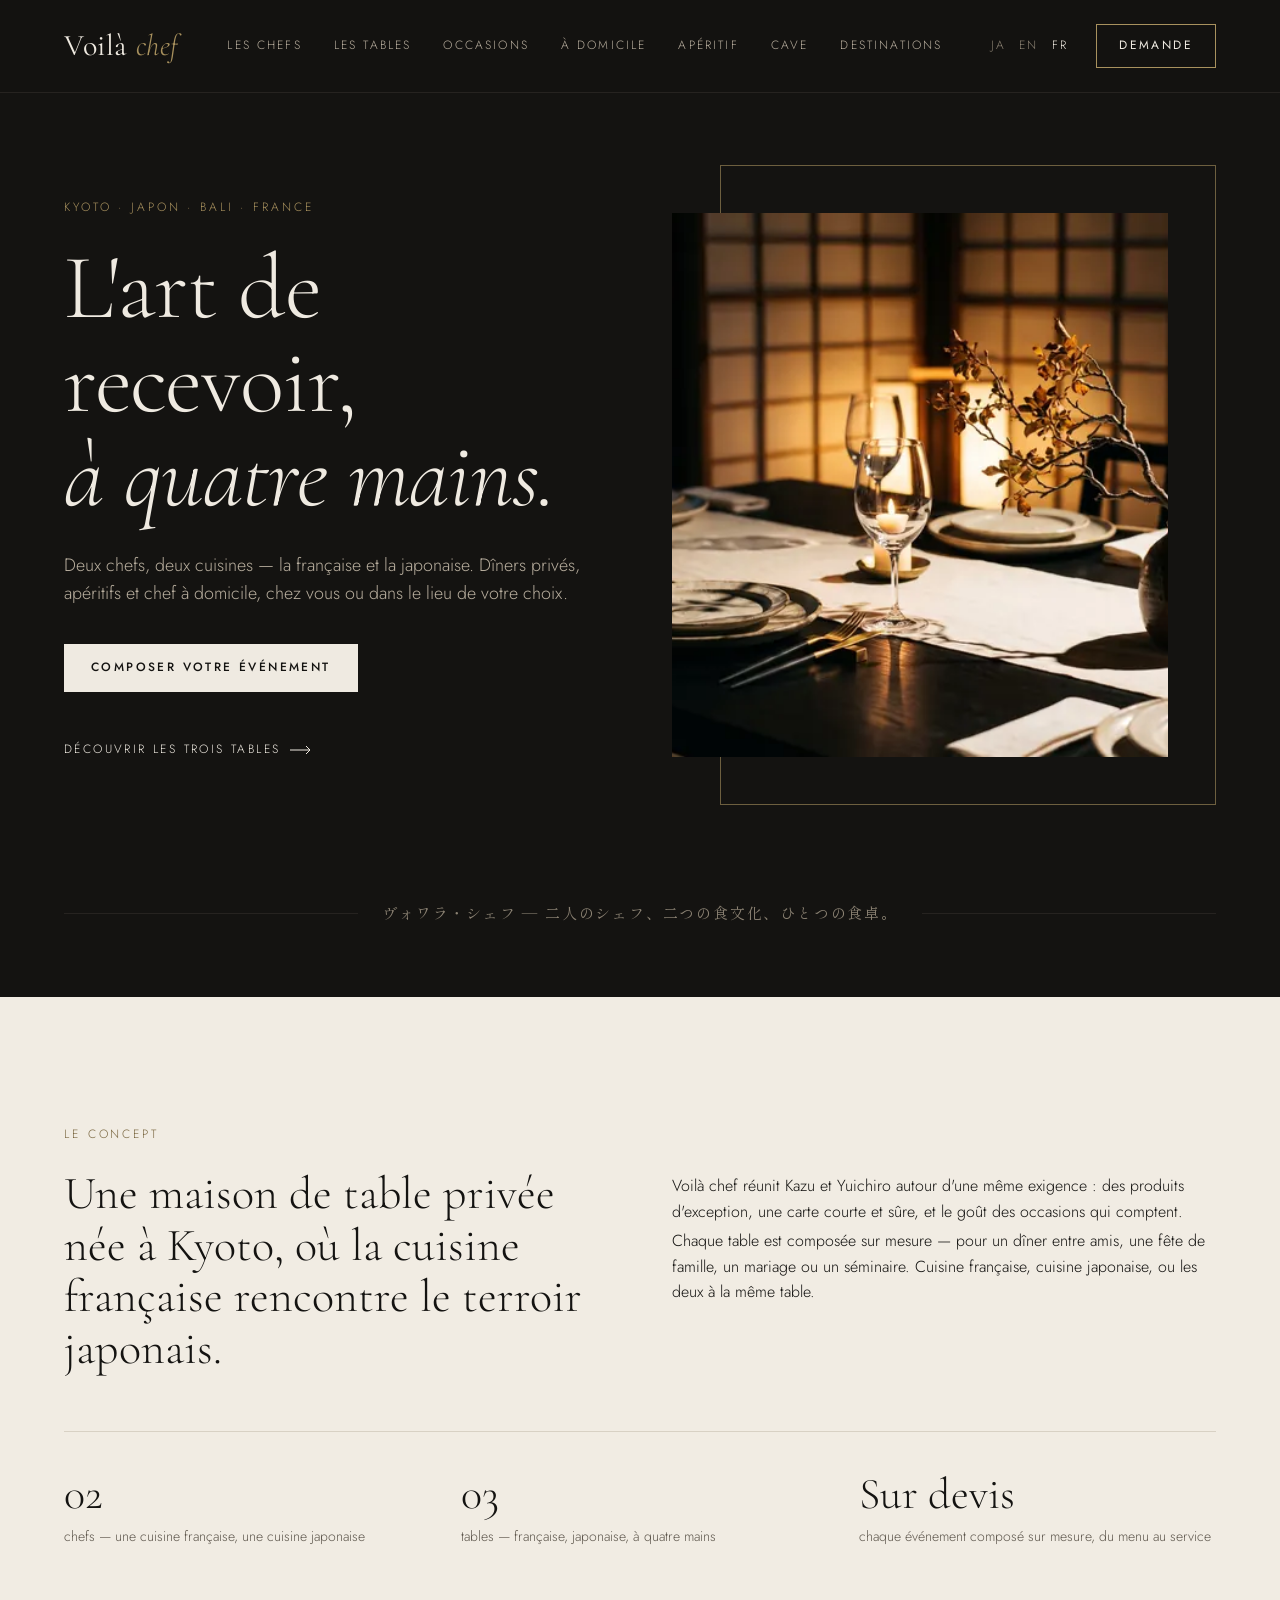
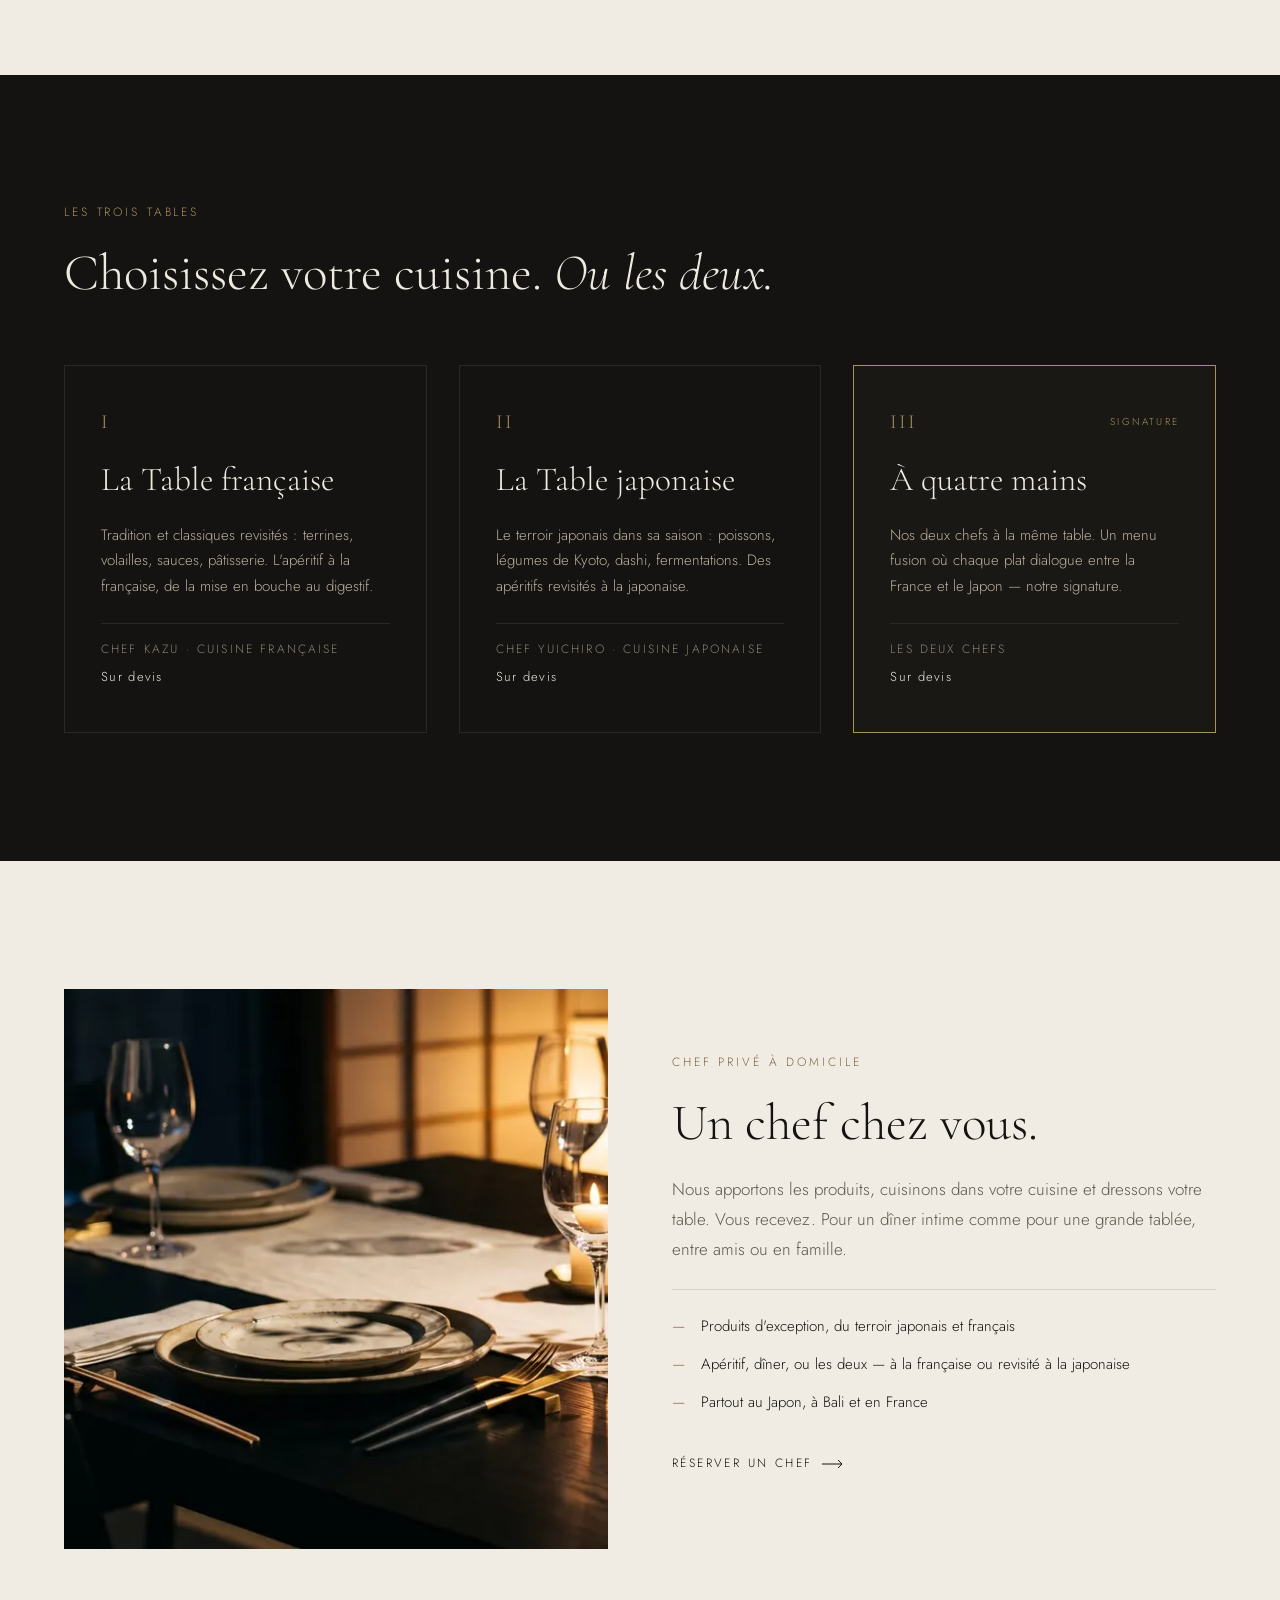
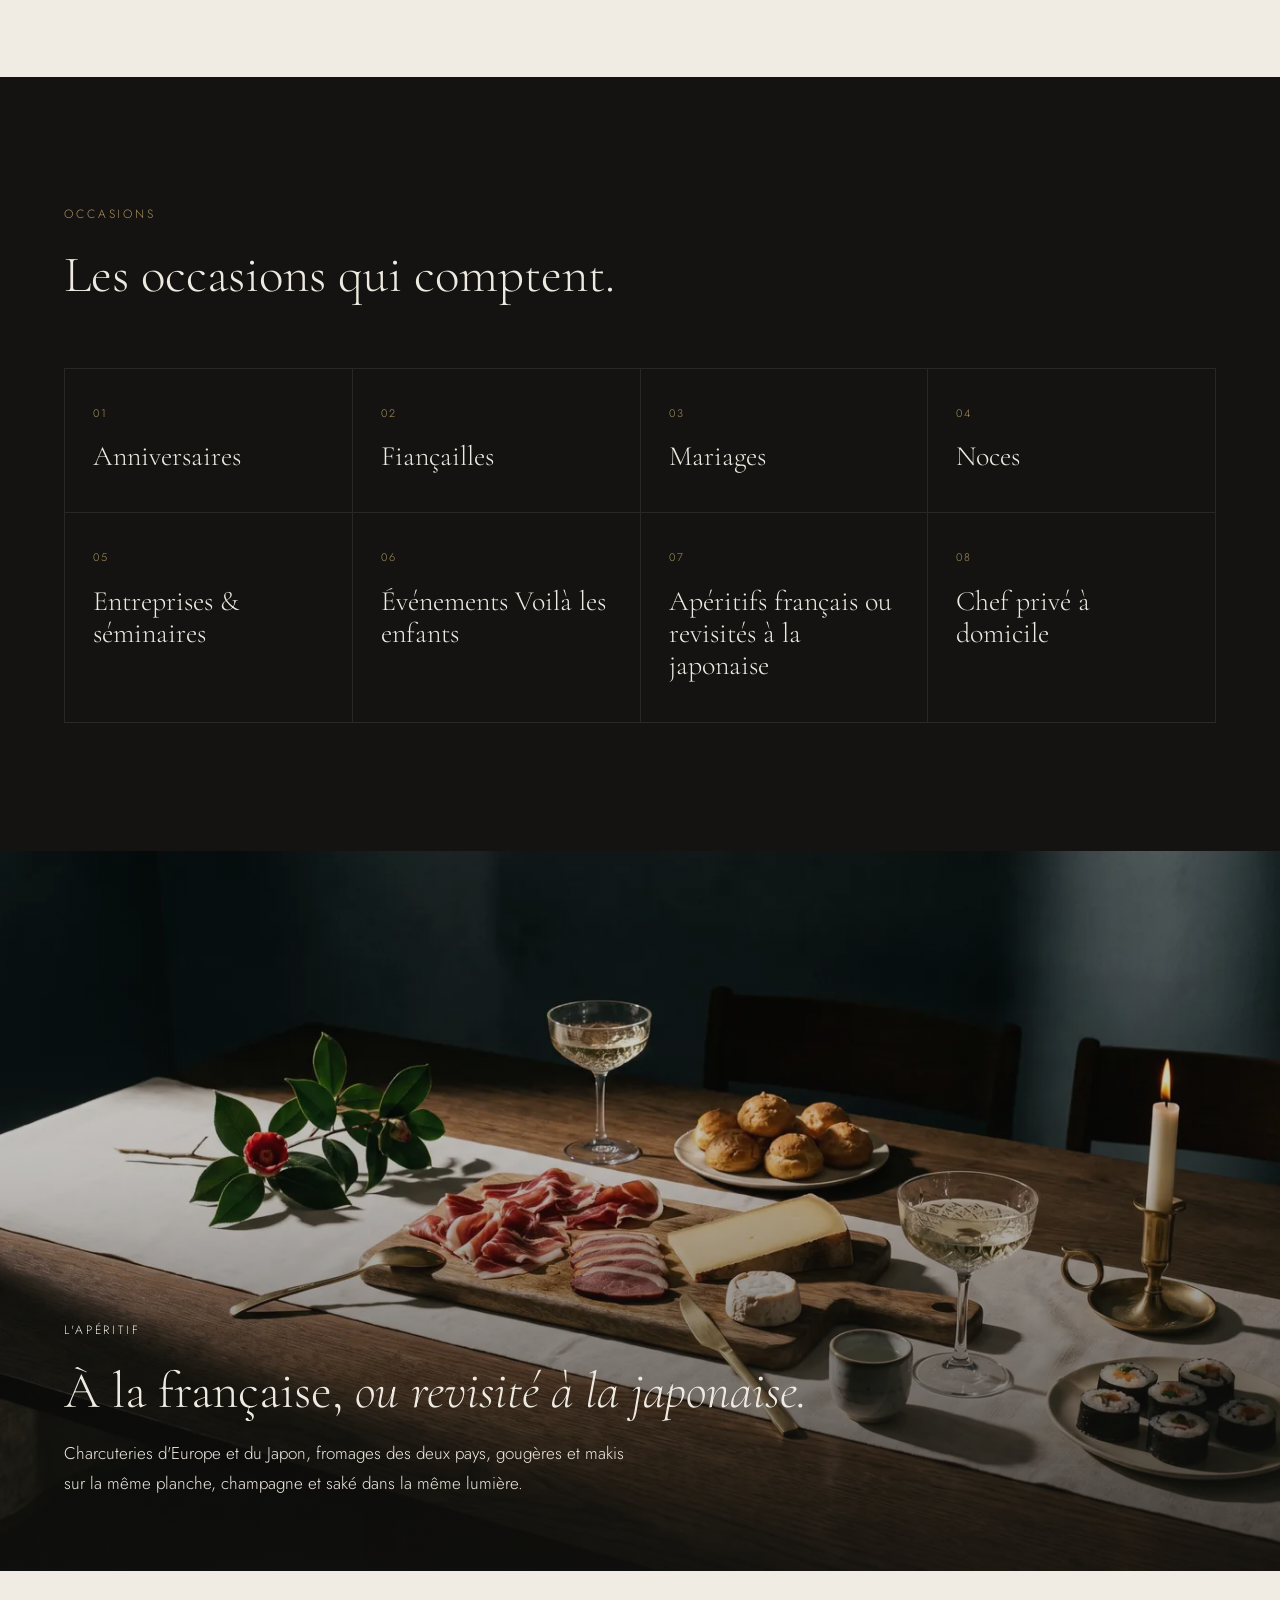
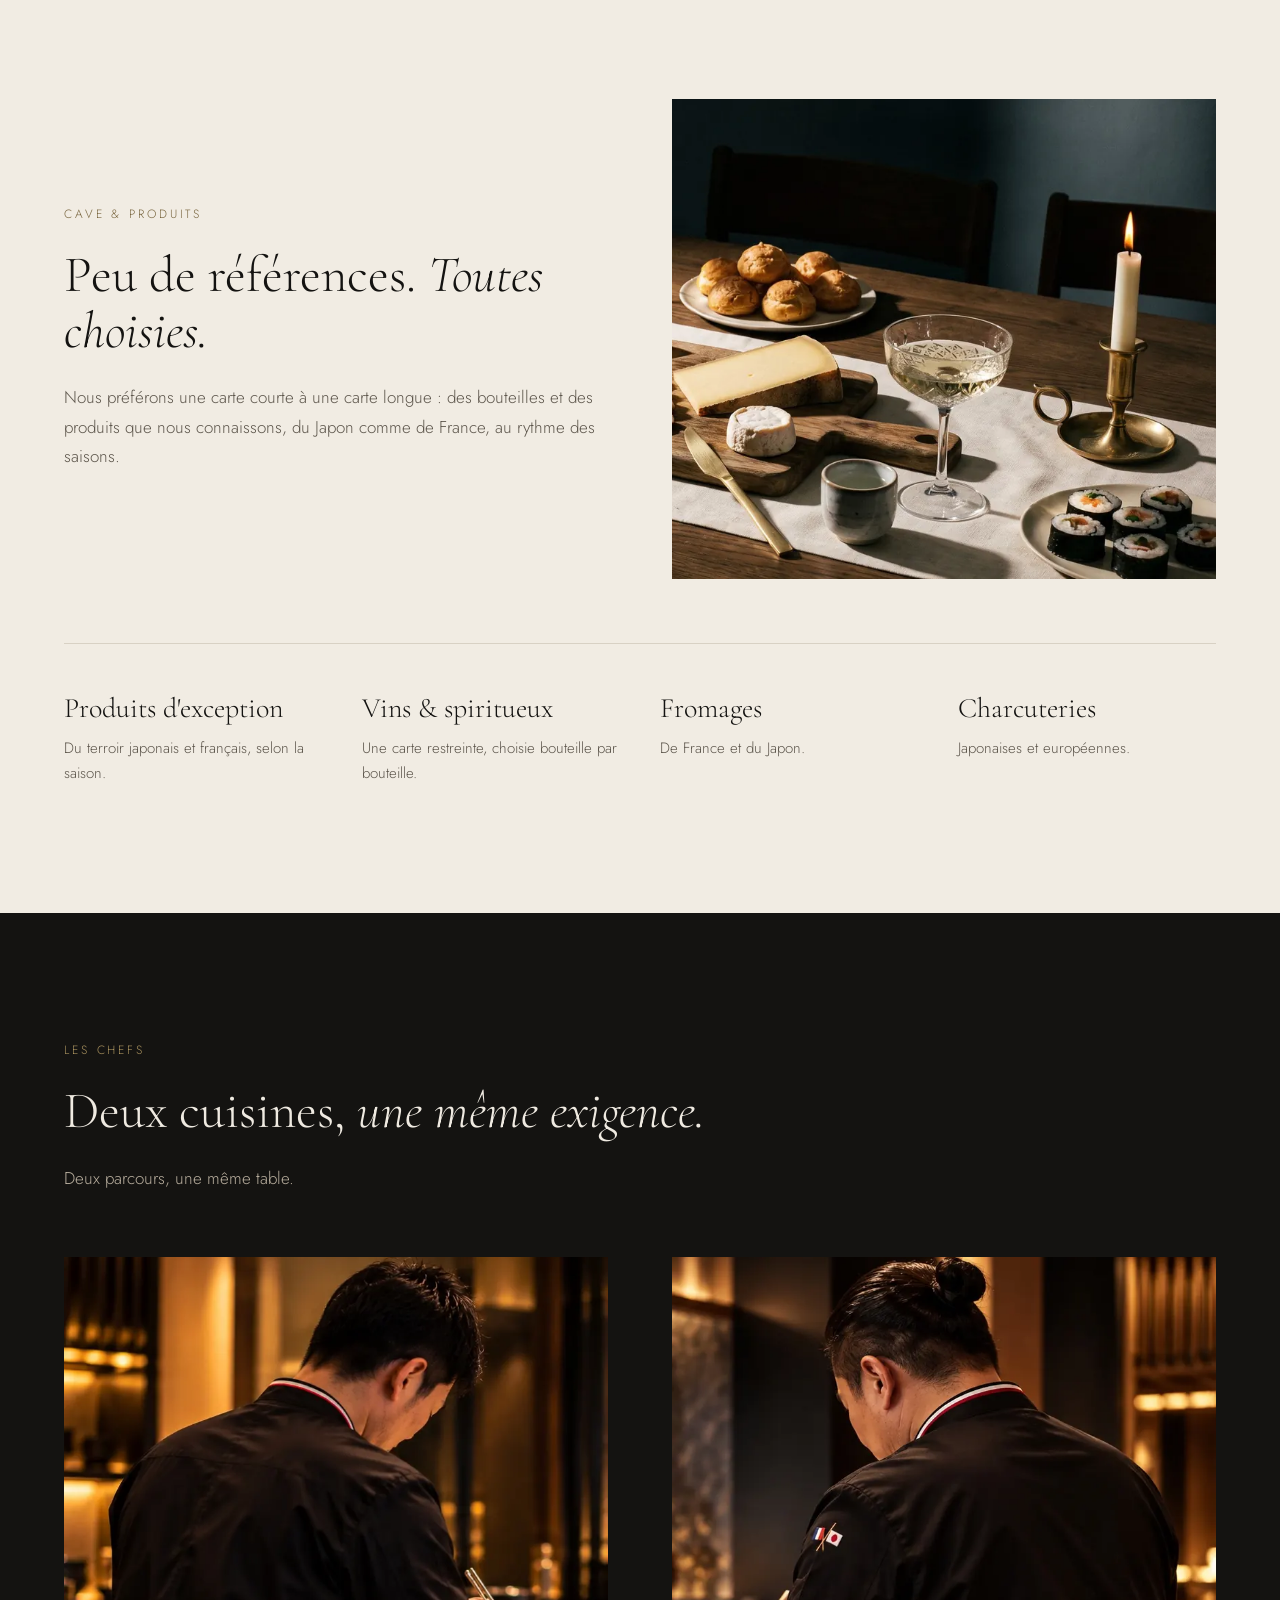
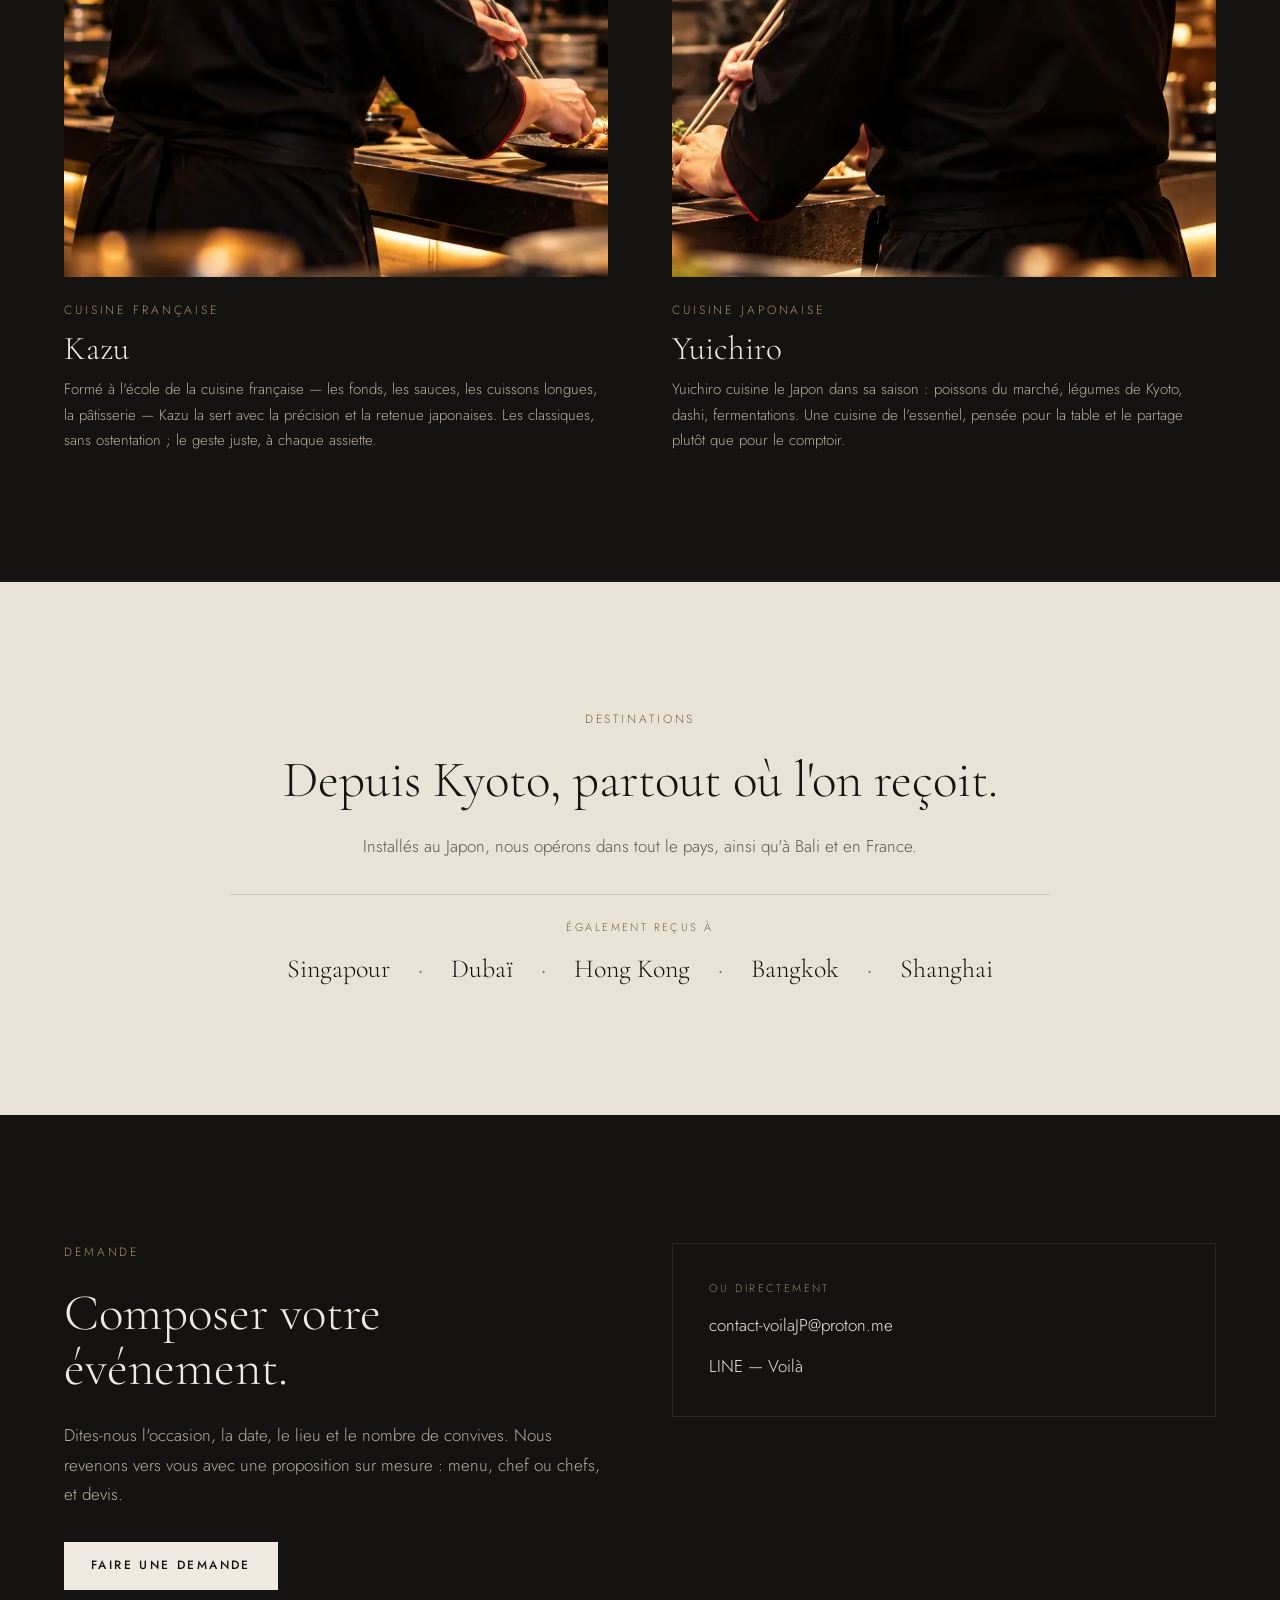
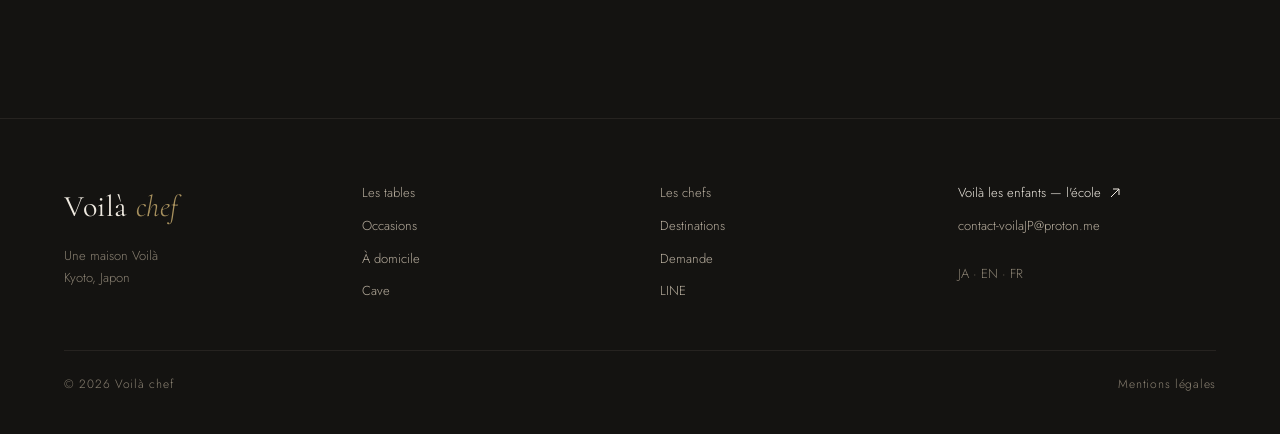
==== commit 6964e03d: "feat(chefs): vraies photos Kazu (FR) et Yuichiro (JP), texte et alt mis à jour" ====
--- a/fr/index.html
+++ b/fr/index.html
@@ -19,8 +19,8 @@
 <link rel="preconnect" href="https://fonts.googleapis.com">
 <link rel="preconnect" href="https://fonts.gstatic.com" crossorigin>
 <link rel="stylesheet" href="https://fonts.googleapis.com/css2?family=Cormorant+Garamond:ital,wght@0,300;0,400;0,500;1,300;1,400&family=Jost:wght@300;400;500&family=Shippori+Mincho:wght@400;500&family=Zen+Kaku+Gothic+New:wght@300;400;500&display=swap">
-<link rel="stylesheet" href="/assets/css/style.css?v=202610081320"><link rel="preload" as="image" href="/assets/img/hero-1400.webp" imagesrcset="/assets/img/hero-800.webp 800w, /assets/img/hero-1400.webp 1400w, /assets/img/hero-2000.webp 2000w" imagesizes="(max-width: 760px) 100vw, 50vw"><script type="application/ld+json">
-{"@context": "https://schema.org", "@type": ["FoodEstablishment", "LocalBusiness"], "address": {"@type": "PostalAddress", "addressCountry": "JP", "addressLocality": "Kyoto", "addressRegion": "Kyoto"}, "alternateName": "\u30f4\u30a9\u30ef\u30e9\u30fb\u30b7\u30a7\u30d5", "areaServed": [{"@type": "Country", "name": "Japan"}, {"@type": "Place", "name": "Bali"}, {"@type": "Country", "name": "France"}], "description": "Deux chefs, deux cuisines. D\u00eeners priv\u00e9s, ap\u00e9ritifs et chef \u00e0 domicile pour vos occasions : anniversaires, fian\u00e7ailles, mariages, s\u00e9minaires. Kyoto, Japon, Bali, France.", "email": "contact-voilaJP@proton.me", "image": "https://voila-chef.vercel.app/assets/img/hero-1400.jpg", "inLanguage": "fr", "makesOffer": [{"@type": "Offer", "itemOffered": {"@type": "Service", "description": "Tradition et classiques revisit\u00e9s : terrines, volailles, sauces, p\u00e2tisserie. L\u0027ap\u00e9ritif \u00e0 la fran\u00e7aise, de la mise en bouche au digestif.", "name": "La Table fran\u00e7aise"}}, {"@type": "Offer", "itemOffered": {"@type": "Service", "description": "Le terroir japonais dans sa saison : poissons, l\u00e9gumes de Kyoto, dashi, fermentations. Des ap\u00e9ritifs revisit\u00e9s \u00e0 la japonaise.", "name": "La Table japonaise"}}, {"@type": "Offer", "itemOffered": {"@type": "Service", "description": "Nos deux chefs \u00e0 la m\u00eame table. Un menu fusion o\u00f9 chaque plat dialogue entre la France et le Japon \u2014 notre signature.", "name": "\u00c0 quatre mains"}}], "name": "Voil\u00e0 chef", "parentOrganization": {"@type": "Organization", "name": "Voil\u00e0 les enfants", "url": "https://voila-les-enfants.vercel.app"}, "priceRange": "$$$$", "servesCuisine": ["French", "Japanese"], "url": "https://voila-chef.vercel.app/fr"}
+<link rel="stylesheet" href="/assets/css/style.css?v=202610091457"><link rel="preload" as="image" href="/assets/img/hero-1400.webp" imagesrcset="/assets/img/hero-800.webp 800w, /assets/img/hero-1400.webp 1400w, /assets/img/hero-2000.webp 2000w" imagesizes="(max-width: 760px) 100vw, 50vw"><script type="application/ld+json">
+{"@context": "https://schema.org", "@type": ["FoodEstablishment", "LocalBusiness"], "address": {"@type": "PostalAddress", "addressCountry": "JP", "addressLocality": "Kyoto", "addressRegion": "Kyoto"}, "alternateName": "\u30f4\u30a9\u30ef\u30e9\u30fb\u30b7\u30a7\u30d5", "areaServed": [{"@type": "Country", "name": "Japan"}, {"@type": "Place", "name": "Bali"}, {"@type": "Country", "name": "France"}], "description": "Deux chefs, deux cuisines. D\u00eeners priv\u00e9s, ap\u00e9ritifs et chef \u00e0 domicile pour vos occasions : anniversaires, fian\u00e7ailles, mariages, s\u00e9minaires. Kyoto, Japon, Bali, France.", "email": "contact-voilaJP@proton.me", "image": "https://voila-chef.vercel.app/assets/img/hero-1400.jpg", "inLanguage": "fr", "makesOffer": [{"@type": "Offer", "itemOffered": {"@type": "Service", "description": "Tradition et classiques revisit\u00e9s : terrines, volailles, sauces, p\u00e2tisserie. L\u0027ap\u00e9ritif \u00e0 la fran\u00e7aise, de la mise en bouche au digestif.", "name": "La Table fran\u00e7aise"}}, {"@type": "Offer", "itemOffered": {"@type": "Service", "description": "Le terroir japonais dans sa saison : poissons, l\u00e9gumes de Kyoto, dashi, fermentations. Des ap\u00e9ritifs revisit\u00e9s \u00e0 la japonaise.", "name": "La Table japonaise"}}, {"@type": "Offer", "itemOffered": {"@type": "Service", "description": "Nos deux chefs \u00e0 la m\u00eame table. Un menu fusion o\u00f9 chaque plat dialogue entre la France et le Japon \u2014 notre signature.", "name": "\u00c0 quatre mains"}}], "name": "Voil\u00e0 chef", "parentOrganization": {"@type": "Organization", "name": "Voil\u00e0 les enfants", "url": "https://voila-enfants.vercel.app"}, "priceRange": "$$$$", "servesCuisine": ["French", "Japanese"], "url": "https://voila-chef.vercel.app/fr"}
 </script>
 </head>
 <body class="lang-fr">
@@ -179,15 +179,15 @@
     <div class="section__head">
       <p class="kicker kicker--accent">Les chefs</p>
       <h2 class="h2 h2--xl">Deux cuisines, <em>une même exigence.</em></h2>
-      <p class="body body--muted">Nous préférons vous montrer leurs assiettes plutôt que leurs visages.</p>
+      <p class="body body--muted">Deux parcours, une même table.</p>
     </div>
     <div class="g2">      <article class="chef">
-        <picture><source type="image/webp" srcset="/assets/img/chef-kazu-800.webp 800w, /assets/img/chef-kazu-1400.webp 1400w, /assets/img/chef-kazu-2000.webp 2000w" sizes="(max-width: 760px) 100vw, 50vw"><img class="img img--portrait" src="/assets/img/chef-kazu-1400.jpg" srcset="/assets/img/chef-kazu-800.jpg 800w, /assets/img/chef-kazu-1400.jpg 1400w, /assets/img/chef-kazu-2000.jpg 2000w" sizes="(max-width: 760px) 100vw, 50vw" alt="Suprême de volaille rôti, jus, petits légumes et purée — la cuisine de Kazu" loading="lazy" decoding="async"></picture>
+        <picture><source type="image/webp" srcset="/assets/img/chef-kazu-800.webp 800w, /assets/img/chef-kazu-1400.webp 1400w, /assets/img/chef-kazu-2000.webp 2000w" sizes="(max-width: 760px) 100vw, 50vw"><img class="img img--portrait" src="/assets/img/chef-kazu-1400.jpg" srcset="/assets/img/chef-kazu-800.jpg 800w, /assets/img/chef-kazu-1400.jpg 1400w, /assets/img/chef-kazu-2000.jpg 2000w" sizes="(max-width: 760px) 100vw, 50vw" alt="Kazu dressant une assiette au comptoir — cuisine française" loading="lazy" decoding="async"></picture>
         <p class="kicker kicker--accent">Cuisine française</p>
         <h3 class="h3">Kazu</h3>
         <p class="card__text">Formé à l&#39;école de la cuisine française — les fonds, les sauces, les cuissons longues, la pâtisserie — Kazu la sert avec la précision et la retenue japonaises. Les classiques, sans ostentation ; le geste juste, à chaque assiette.</p>
       </article>      <article class="chef">
-        <picture><source type="image/webp" srcset="/assets/img/chef-yuichiro-800.webp 800w, /assets/img/chef-yuichiro-1400.webp 1400w, /assets/img/chef-yuichiro-2000.webp 2000w" sizes="(max-width: 760px) 100vw, 50vw"><img class="img img--portrait" src="/assets/img/chef-yuichiro-1400.jpg" srcset="/assets/img/chef-yuichiro-800.jpg 800w, /assets/img/chef-yuichiro-1400.jpg 1400w, /assets/img/chef-yuichiro-2000.jpg 2000w" sizes="(max-width: 760px) 100vw, 50vw" alt="Sashimi de saison sur céramique de Kyoto et bol de dashi — la cuisine de Yuichiro" loading="lazy" decoding="async"></picture>
+        <picture><source type="image/webp" srcset="/assets/img/chef-yuichiro-800.webp 800w, /assets/img/chef-yuichiro-1400.webp 1400w, /assets/img/chef-yuichiro-2000.webp 2000w" sizes="(max-width: 760px) 100vw, 50vw"><img class="img img--portrait" src="/assets/img/chef-yuichiro-1400.jpg" srcset="/assets/img/chef-yuichiro-800.jpg 800w, /assets/img/chef-yuichiro-1400.jpg 1400w, /assets/img/chef-yuichiro-2000.jpg 2000w" sizes="(max-width: 760px) 100vw, 50vw" alt="Yuichiro dressant des sashimis au comptoir — cuisine japonaise" loading="lazy" decoding="async"></picture>
         <p class="kicker kicker--accent">Cuisine japonaise</p>
         <h3 class="h3">Yuichiro</h3>
         <p class="card__text">Yuichiro cuisine le Japon dans sa saison : poissons du marché, légumes de Kyoto, dashi, fermentations. Une cuisine de l&#39;essentiel, pensée pour la table et le partage plutôt que pour le comptoir.</p>
@@ -245,7 +245,7 @@
         <a href="https://lin.ee/PXNYpdO" rel="noopener" target="_blank">LINE</a>
       </nav>
       <div class="footer__links">
-        <a class="footer__ext" href="https://voila-les-enfants.vercel.app" rel="noopener" target="_blank">Voilà les enfants — l&#39;école
+        <a class="footer__ext" href="https://voila-enfants.vercel.app" rel="noopener" target="_blank">Voilà les enfants — l&#39;école
           <svg width="12" height="12" viewBox="0 0 12 12" fill="none" stroke="currentColor" stroke-width="1" aria-hidden="true"><path d="M2 10L10 2M4 2h6v6"/></svg></a>
         <a href="mailto:contact-voilaJP@proton.me">contact-voilaJP@proton.me</a>
         <span class="footer__muted">JA · EN · FR</span>
@@ -258,6 +258,6 @@
   </div>
 </footer>
 
-<script src="/assets/js/main.js?v=202610081320" defer></script>
+<script src="/assets/js/main.js?v=202610091457" defer></script>
 </body>
 </html>
